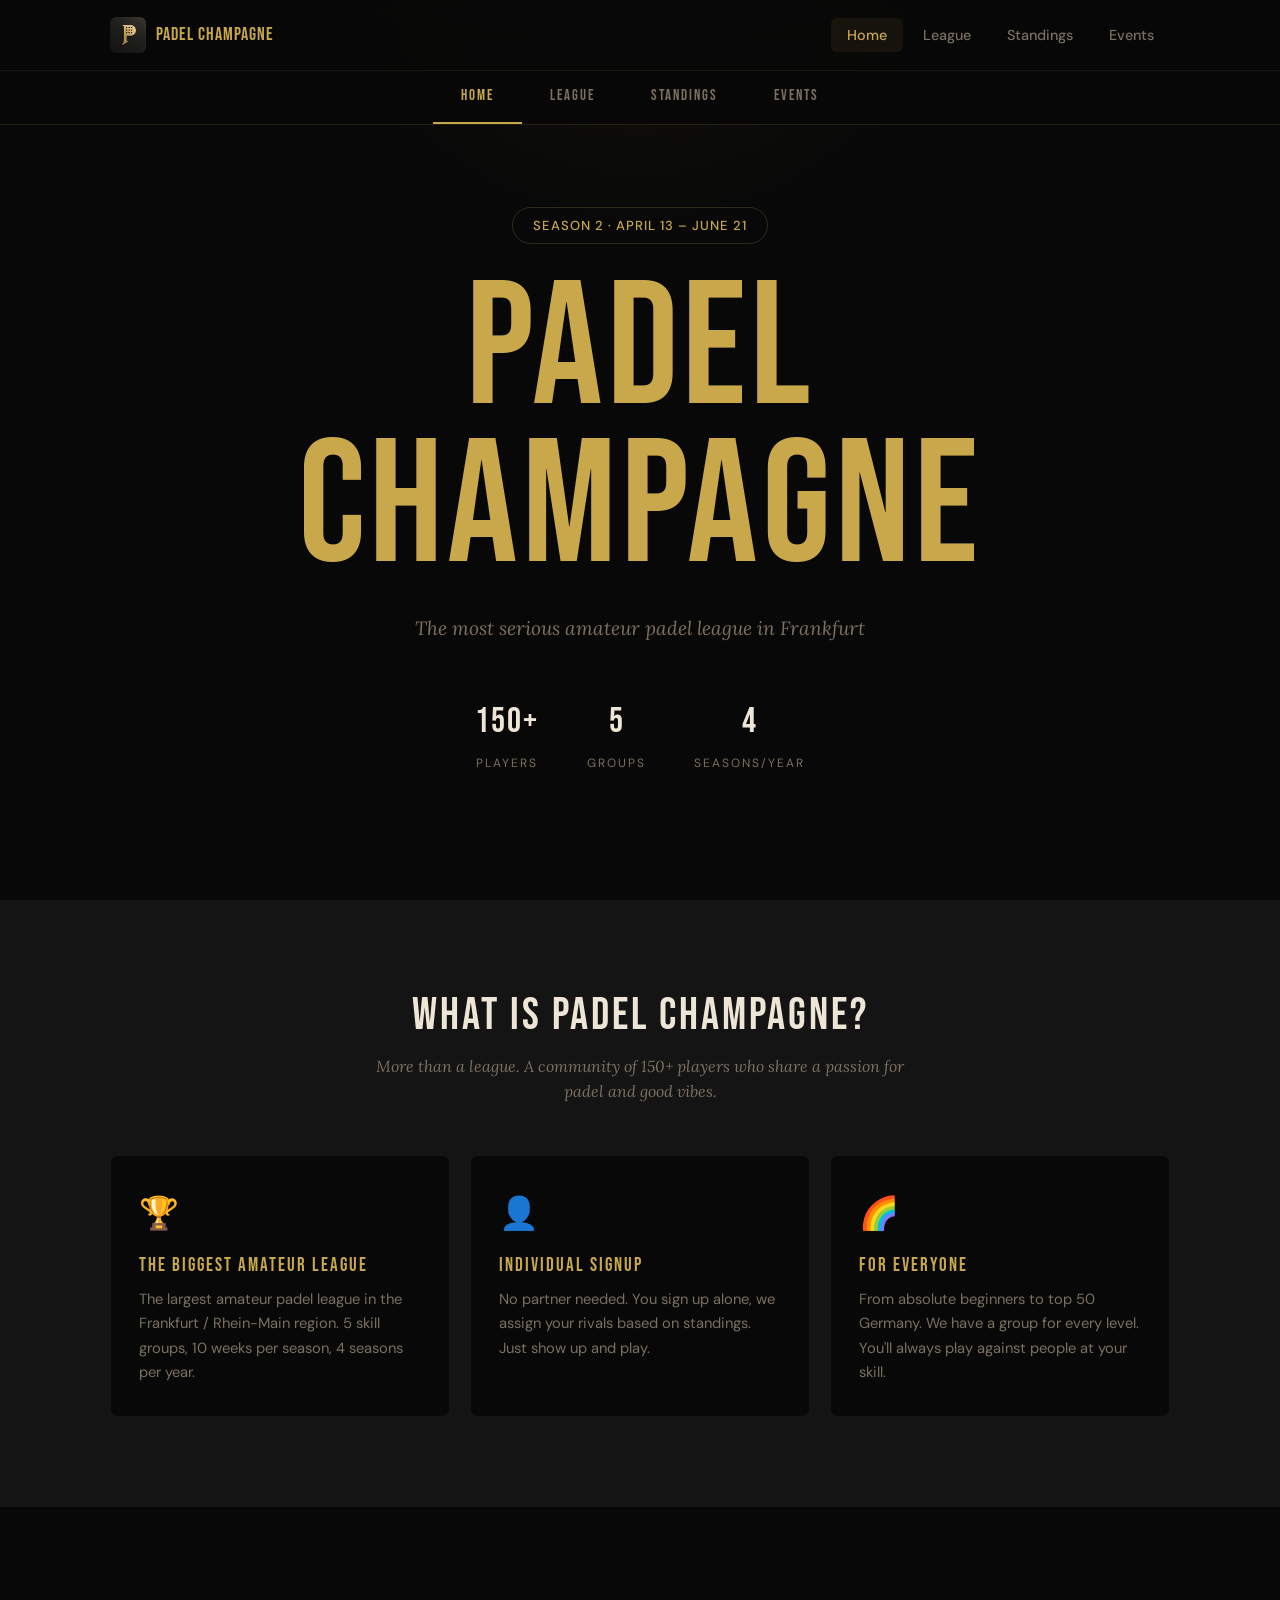
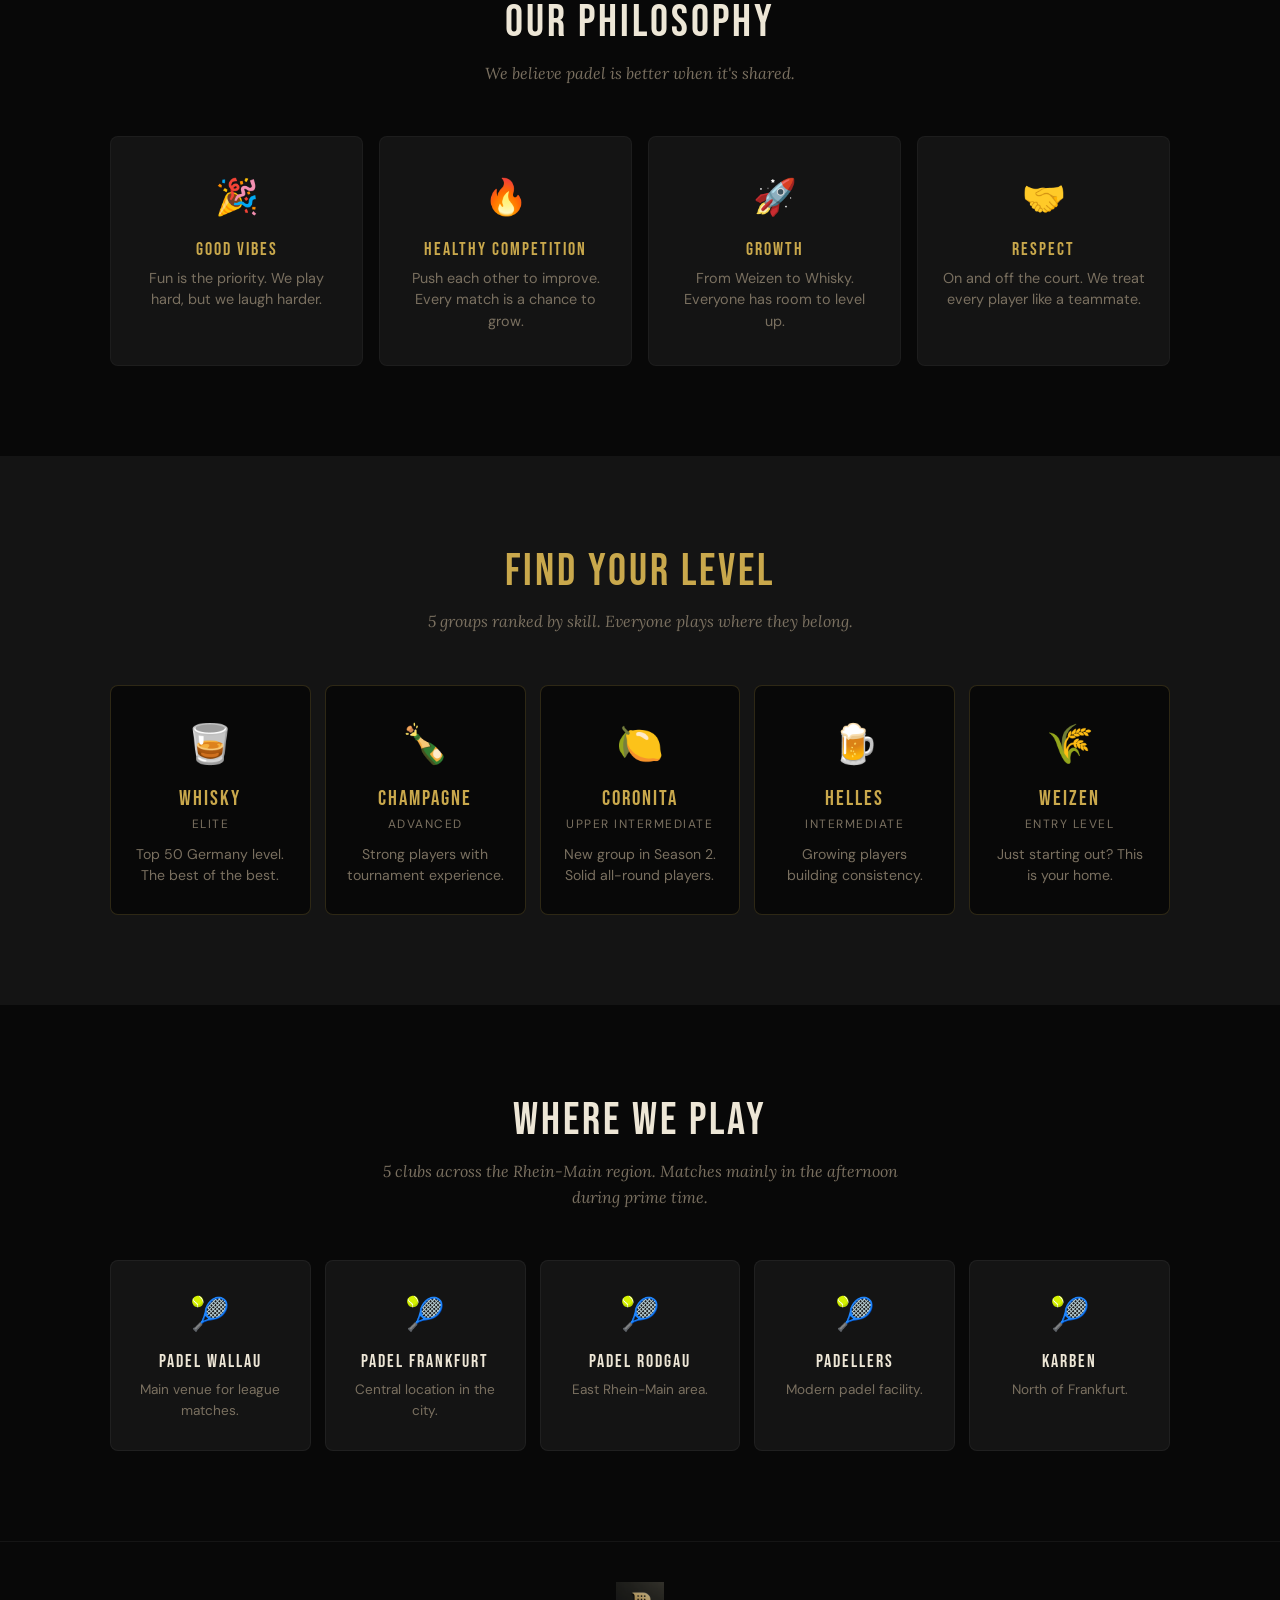
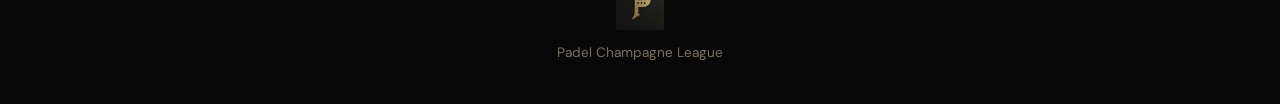
==== index.html @ d73a4270 "Padel Champagne website - Season 2 launch" ====
<!DOCTYPE html>
<html lang="en">
<head>
  <meta charset="UTF-8">
  <meta name="viewport" content="width=device-width, initial-scale=1.0">
  <title>Padel Champagne — Amateur Padel League Frankfurt</title>
  <meta name="description" content="The most serious amateur padel league in Frankfurt. 150+ players, 5 skill groups, 4 seasons per year.">
  <link rel="preconnect" href="https://fonts.googleapis.com">
  <link rel="preconnect" href="https://fonts.gstatic.com" crossorigin>
  <link href="https://fonts.googleapis.com/css2?family=Bebas+Neue&family=DM+Sans:wght@400;500;600&family=Lora:ital@1&display=swap" rel="stylesheet">
  <link rel="stylesheet" href="css/styles.css">
</head>
<body>

  <!-- ========== NAVBAR ========== -->
  <nav class="navbar" id="navbar">
    <div class="navbar-container">
      <a href="index.html" class="navbar-logo">
        <img src="assets/logo.png" alt="Padel Champagne" class="navbar-logo-img">
        <span>PADEL CHAMPAGNE</span>
      </a>
      <button class="navbar-toggle" id="navbarToggle" aria-label="Toggle menu">
        <span></span>
        <span></span>
        <span></span>
      </button>
      <ul class="navbar-menu" id="navbarMenu">
        <li><a href="index.html" class="navbar-link active">Home</a></li>
        <li><a href="league.html" class="navbar-link">League</a></li>
        <li><a href="standings.html" class="navbar-link">Standings</a></li>
        <li><a href="events.html" class="navbar-link">Events</a></li>
      </ul>
    </div>
  </nav>
  <!-- ========== PAGE TABS ========== -->
  <div class="page-tabs">
    <a href="index.html" class="page-tab active">Home</a>
    <a href="league.html" class="page-tab">League</a>
    <a href="standings.html" class="page-tab">Standings</a>
    <a href="events.html" class="page-tab">Events</a>
  </div>

  <!-- ========== HERO ========== -->
  <section class="hero" id="hero">
    <div class="container">
      <div class="hero-badge">Season 2 &middot; April 13 &ndash; June 21</div>
      <h1 class="hero-title">PADEL<br>CHAMPAGNE</h1>
      <p class="hero-subtitle">The most serious amateur padel league in Frankfurt</p>
      <div class="hero-stats">
        <div class="hero-stat">
          <span class="hero-stat-number">150+</span>
          <span class="hero-stat-label">Players</span>
        </div>
        <div class="hero-stat">
          <span class="hero-stat-number">5</span>
          <span class="hero-stat-label">Groups</span>
        </div>
        <div class="hero-stat">
          <span class="hero-stat-number">4</span>
          <span class="hero-stat-label">Seasons/year</span>
        </div>
      </div>
    </div>
  </section>

  <!-- ========== ABOUT ========== -->
  <section class="section about" id="about">
    <div class="container">
      <h2 class="section-title fade-in">What is Padel Champagne?</h2>
      <p class="section-subtitle fade-in">More than a league. A community of 150+ players who share a passion for padel and good vibes.</p>
      <div class="about-grid">
        <div class="about-card fade-in">
          <span class="about-icon">&#127942;</span>
          <h3>The biggest amateur league</h3>
          <p>The largest amateur padel league in the Frankfurt / Rhein-Main region. 5 skill groups, 10 weeks per season, 4 seasons per year.</p>
        </div>
        <div class="about-card fade-in">
          <span class="about-icon">&#128100;</span>
          <h3>Individual signup</h3>
          <p>No partner needed. You sign up alone, we assign your rivals based on standings. Just show up and play.</p>
        </div>
        <div class="about-card fade-in">
          <span class="about-icon">&#127752;</span>
          <h3>For everyone</h3>
          <p>From absolute beginners to top 50 Germany. We have a group for every level. You'll always play against people at your skill.</p>
        </div>
      </div>
    </div>
  </section>

  <!-- ========== PHILOSOPHY ========== -->
  <section class="section philosophy" id="philosophy">
    <div class="container">
      <h2 class="section-title fade-in">Our philosophy</h2>
      <p class="section-subtitle fade-in">We believe padel is better when it's shared.</p>
      <div class="culture-grid">
        <div class="culture-card fade-in">
          <span class="culture-emoji">&#127881;</span>
          <h3>Good vibes</h3>
          <p>Fun is the priority. We play hard, but we laugh harder.</p>
        </div>
        <div class="culture-card fade-in">
          <span class="culture-emoji">&#128293;</span>
          <h3>Healthy competition</h3>
          <p>Push each other to improve. Every match is a chance to grow.</p>
        </div>
        <div class="culture-card fade-in">
          <span class="culture-emoji">&#128640;</span>
          <h3>Growth</h3>
          <p>From Weizen to Whisky. Everyone has room to level up.</p>
        </div>
        <div class="culture-card fade-in">
          <span class="culture-emoji">&#129309;</span>
          <h3>Respect</h3>
          <p>On and off the court. We treat every player like a teammate.</p>
        </div>
      </div>
    </div>
  </section>

  <!-- ========== GROUPS ========== -->
  <section class="section groups" id="groups">
    <div class="container">
      <h2 class="section-title section-title--gold fade-in">Find your level</h2>
      <p class="section-subtitle fade-in">5 groups ranked by skill. Everyone plays where they belong.</p>
      <div class="groups-grid">
        <div class="group-card fade-in">
          <span class="group-emoji">&#129347;</span>
          <h3 class="group-name">Whisky</h3>
          <p class="group-level">Elite</p>
          <p class="group-desc">Top 50 Germany level. The best of the best.</p>
        </div>
        <div class="group-card fade-in">
          <span class="group-emoji">&#127870;</span>
          <h3 class="group-name">Champagne</h3>
          <p class="group-level">Advanced</p>
          <p class="group-desc">Strong players with tournament experience.</p>
        </div>
        <div class="group-card fade-in">
          <span class="group-emoji">&#127819;</span>
          <h3 class="group-name">Coronita</h3>
          <p class="group-level">Upper Intermediate</p>
          <p class="group-desc">New group in Season 2. Solid all-round players.</p>
        </div>
        <div class="group-card fade-in">
          <span class="group-emoji">&#127866;</span>
          <h3 class="group-name">Helles</h3>
          <p class="group-level">Intermediate</p>
          <p class="group-desc">Growing players building consistency.</p>
        </div>
        <div class="group-card fade-in">
          <span class="group-emoji">&#127806;</span>
          <h3 class="group-name">Weizen</h3>
          <p class="group-level">Entry Level</p>
          <p class="group-desc">Just starting out? This is your home.</p>
        </div>
      </div>
    </div>
  </section>

  <!-- ========== WHERE WE PLAY ========== -->
  <section class="section venues" id="venues">
    <div class="container">
      <h2 class="section-title fade-in">Where we play</h2>
      <p class="section-subtitle fade-in">5 clubs across the Rhein-Main region. Matches mainly in the afternoon during prime time.</p>
      <div class="venues-grid">
        <div class="venue-card fade-in">
          <span class="venue-icon">&#127934;</span>
          <h3>Padel Wallau</h3>
          <p>Main venue for league matches.</p>
        </div>
        <div class="venue-card fade-in">
          <span class="venue-icon">&#127934;</span>
          <h3>Padel Frankfurt</h3>
          <p>Central location in the city.</p>
        </div>
        <div class="venue-card fade-in">
          <span class="venue-icon">&#127934;</span>
          <h3>Padel Rodgau</h3>
          <p>East Rhein-Main area.</p>
        </div>
        <div class="venue-card fade-in">
          <span class="venue-icon">&#127934;</span>
          <h3>Padellers</h3>
          <p>Modern padel facility.</p>
        </div>
        <div class="venue-card fade-in">
          <span class="venue-icon">&#127934;</span>
          <h3>Karben</h3>
          <p>North of Frankfurt.</p>
        </div>
      </div>
    </div>
  </section>

  <!-- ========== FOOTER ========== -->
  <footer class="footer">
    <div class="container">
      <div class="footer-content">
        <img src="assets/logo.png" alt="Padel Champagne" class="footer-logo">
        <p>Padel Champagne League</p>
      </div>
    </div>
  </footer>

  <script src="js/main.js"></script>
</body>
</html>
---- css/styles.css ----
/* ============================================
   PADEL CHAMPAGNE — Styles
   Dark, elegant, mobile-first
   ============================================ */

/* ---------- Reset & Base ---------- */
*, *::before, *::after {
  margin: 0;
  padding: 0;
  box-sizing: border-box;
}

:root {
  --gold: #C9A84C;
  --gold-light: rgba(201, 168, 76, 0.2);
  --gold-glow: rgba(201, 168, 76, 0.35);
  --bg-dark: #080808;
  --bg-card: #141414;
  --bg-card-hover: #1A1A1A;
  --white: #EDE6D6;
  --white-muted: #7A7060;
  --radius: 8px;
  --transition: 0.25s ease;
}

html {
  scroll-behavior: smooth;
  scroll-padding-top: 120px;
}

body {
  font-family: 'DM Sans', sans-serif;
  background-color: var(--bg-dark);
  color: var(--white);
  line-height: 1.6;
  -webkit-font-smoothing: antialiased;
}

h1, h2, h3, h4 {
  font-family: 'Bebas Neue', sans-serif;
  font-weight: 400;
  line-height: 1.15;
  letter-spacing: 2px;
}

a {
  color: var(--gold);
  text-decoration: none;
  transition: color var(--transition);
}

a:hover {
  color: var(--white);
}

img {
  max-width: 100%;
  display: block;
}

.container {
  max-width: 1100px;
  margin: 0 auto;
  padding: 0 20px;
}

/* ---------- Page Tabs (visible nav below navbar) ---------- */
.page-tabs {
  position: fixed;
  top: 70px;
  left: 0;
  right: 0;
  z-index: 999;
  background: rgba(8, 8, 8, 0.97);
  border-bottom: 1px solid rgba(201, 168, 76, 0.15);
  display: flex;
  justify-content: center;
  gap: 0;
  overflow-x: auto;
  -webkit-overflow-scrolling: touch;
}

.page-tab {
  padding: 14px 28px;
  font-family: 'Bebas Neue', sans-serif;
  font-size: 0.95rem;
  letter-spacing: 2px;
  color: var(--white-muted);
  text-decoration: none;
  border-bottom: 2px solid transparent;
  transition: all var(--transition);
  white-space: nowrap;
}

.page-tab:hover {
  color: var(--white);
  border-bottom-color: rgba(201, 168, 76, 0.4);
}

.page-tab.active {
  color: var(--gold);
  border-bottom-color: var(--gold);
}

/* ---------- Navbar ---------- */
.navbar {
  position: fixed;
  top: 0;
  left: 0;
  right: 0;
  z-index: 1000;
  background: rgba(8, 8, 8, 0.9);
  backdrop-filter: blur(20px);
  -webkit-backdrop-filter: blur(20px);
  border-bottom: 1px solid rgba(201, 168, 76, 0.1);
  transition: background var(--transition);
}

.navbar-container {
  max-width: 1100px;
  margin: 0 auto;
  padding: 0 20px;
  display: flex;
  align-items: center;
  justify-content: space-between;
  height: 70px;
}

.navbar-logo {
  display: flex;
  align-items: center;
  gap: 10px;
  font-family: 'Bebas Neue', sans-serif;
  font-size: 1.15rem;
  color: var(--gold);
  letter-spacing: 1px;
}

.navbar-logo:hover {
  color: var(--gold);
}

.navbar-logo-img {
  width: 36px;
  height: 36px;
  object-fit: contain;
  mix-blend-mode: screen;
  border-radius: 6px;
}

.navbar-menu {
  display: flex;
  align-items: center;
  gap: 4px;
  list-style: none;
}

.navbar-link {
  color: var(--white-muted);
  font-size: 0.9rem;
  font-weight: 500;
  padding: 8px 16px;
  border-radius: 6px;
  transition: all var(--transition);
  font-family: 'DM Sans', sans-serif;
}

.navbar-link:hover {
  color: var(--white);
  background: rgba(255, 255, 255, 0.05);
}

.navbar-link.active {
  color: var(--gold);
  background: rgba(201, 168, 76, 0.08);
}

/* Hamburger */
.navbar-toggle {
  display: none;
  flex-direction: column;
  justify-content: center;
  gap: 5px;
  background: none;
  border: none;
  cursor: pointer;
  padding: 8px;
  z-index: 1001;
}

.navbar-toggle span {
  display: block;
  width: 24px;
  height: 2px;
  background: var(--white);
  border-radius: 2px;
  transition: all var(--transition);
}

.navbar-toggle.active span:nth-child(1) {
  transform: rotate(45deg) translate(5px, 5px);
}

.navbar-toggle.active span:nth-child(2) {
  opacity: 0;
}

.navbar-toggle.active span:nth-child(3) {
  transform: rotate(-45deg) translate(5px, -5px);
}

/* ---------- Home Hero ---------- */
.hero {
  min-height: 100vh;
  display: flex;
  align-items: center;
  justify-content: center;
  text-align: center;
  padding: 160px 20px 80px;
  background: var(--bg-dark);
  position: relative;
  overflow: hidden;
}

.hero::before {
  content: '';
  position: absolute;
  top: -50%;
  left: 50%;
  transform: translateX(-50%);
  width: 700px;
  height: 700px;
  background: radial-gradient(circle, rgba(201, 168, 76, 0.07) 0%, transparent 70%);
  pointer-events: none;
}

.hero-badge {
  display: inline-block;
  padding: 7px 20px;
  border: 1px solid var(--gold-light);
  border-radius: 50px;
  font-size: 0.82rem;
  font-weight: 500;
  color: var(--gold);
  margin-bottom: 28px;
  letter-spacing: 1px;
  text-transform: uppercase;
  font-family: 'DM Sans', sans-serif;
}

.hero-title {
  font-family: 'Bebas Neue', sans-serif;
  font-weight: 400;
  font-size: clamp(4.5rem, 16vw, 11rem);
  letter-spacing: 4px;
  line-height: 0.9;
  margin-bottom: 24px;
  color: var(--gold);
}

.hero-subtitle {
  font-family: 'Lora', serif;
  font-style: italic;
  font-size: clamp(1rem, 2.5vw, 1.2rem);
  color: var(--white-muted);
  margin-bottom: 50px;
  max-width: 480px;
  margin-left: auto;
  margin-right: auto;
}

.hero-stats {
  display: flex;
  justify-content: center;
  gap: 48px;
}

.hero-stat {
  display: flex;
  flex-direction: column;
  align-items: center;
  gap: 4px;
}

.hero-stat-number {
  font-family: 'Bebas Neue', sans-serif;
  font-size: 2.2rem;
  color: var(--white);
  letter-spacing: 2px;
}

.hero-stat-label {
  font-size: 0.75rem;
  color: var(--white-muted);
  text-transform: uppercase;
  letter-spacing: 2px;
  font-family: 'DM Sans', sans-serif;
}

/* ---------- Page Hero (inner pages) ---------- */
.page-hero {
  padding: 170px 20px 70px;
  text-align: center;
  background: var(--bg-dark);
  position: relative;
  overflow: hidden;
}

.page-hero::before {
  content: '';
  position: absolute;
  top: 0;
  left: 50%;
  transform: translateX(-50%);
  width: 600px;
  height: 300px;
  background: radial-gradient(ellipse, rgba(201, 168, 76, 0.06) 0%, transparent 70%);
  pointer-events: none;
}

.page-hero-title {
  font-family: 'Bebas Neue', sans-serif;
  font-size: clamp(3rem, 10vw, 6rem);
  letter-spacing: 6px;
  color: var(--gold);
  margin-bottom: 12px;
  position: relative;
}

.page-hero-subtitle {
  font-family: 'Lora', serif;
  font-style: italic;
  font-size: 1.1rem;
  color: var(--white-muted);
  position: relative;
}

/* ---------- Sections Common ---------- */
.section {
  padding: 90px 0;
}

.section-title {
  font-size: clamp(2rem, 4vw, 2.8rem);
  text-align: center;
  margin-bottom: 12px;
  color: var(--white);
  letter-spacing: 3px;
}

.section-title--gold {
  color: var(--gold);
}

.section-subtitle {
  text-align: center;
  color: var(--white-muted);
  font-size: 1rem;
  margin-bottom: 50px;
  max-width: 550px;
  margin-left: auto;
  margin-right: auto;
  font-family: 'Lora', serif;
  font-style: italic;
}

/* ---------- About ---------- */
.about {
  background: var(--bg-card);
}

.about-grid {
  display: grid;
  grid-template-columns: repeat(auto-fit, minmax(280px, 1fr));
  gap: 20px;
}

.about-card {
  background: var(--bg-dark);
  border: 1px solid rgba(255, 255, 255, 0.05);
  border-radius: var(--radius);
  padding: 32px 28px;
  transition: all var(--transition);
}

.about-card:hover {
  border-color: var(--gold-light);
}

.about-icon {
  font-size: 2rem;
  display: block;
  margin-bottom: 16px;
}

.about-card h3 {
  font-size: 1.2rem;
  color: var(--gold);
  margin-bottom: 10px;
}

.about-card p {
  font-size: 0.92rem;
  color: var(--white-muted);
  line-height: 1.65;
}

/* ---------- Philosophy / Culture ---------- */
.philosophy {
  background: var(--bg-dark);
}

.culture-grid {
  display: grid;
  grid-template-columns: repeat(auto-fit, minmax(220px, 1fr));
  gap: 16px;
}

.culture-card {
  background: var(--bg-card);
  border: 1px solid rgba(255, 255, 255, 0.04);
  border-radius: var(--radius);
  padding: 32px 24px;
  text-align: center;
  transition: all var(--transition);
}

.culture-card:hover {
  border-color: var(--gold-light);
  transform: translateY(-3px);
}

.culture-emoji {
  font-size: 2.2rem;
  display: block;
  margin-bottom: 14px;
}

.culture-card h3 {
  font-size: 1.1rem;
  margin-bottom: 8px;
  color: var(--gold);
}

.culture-card p {
  font-size: 0.9rem;
  color: var(--white-muted);
  line-height: 1.5;
}

/* ---------- Groups ---------- */
.groups {
  background: var(--bg-card);
}

.groups-grid {
  display: grid;
  grid-template-columns: repeat(auto-fit, minmax(190px, 1fr));
  gap: 14px;
}

.group-card {
  background: var(--bg-dark);
  border: 1px solid var(--gold-light);
  border-radius: var(--radius);
  padding: 28px 20px;
  text-align: center;
  transition: all var(--transition);
}

.group-card:hover {
  border-color: var(--gold);
  transform: translateY(-4px);
  box-shadow: 0 12px 40px rgba(201, 168, 76, 0.1);
}

.group-emoji {
  font-size: 2.4rem;
  display: block;
  margin-bottom: 12px;
}

.group-name {
  font-size: 1.3rem;
  margin-bottom: 4px;
  color: var(--gold);
}

.group-level {
  font-size: 0.75rem;
  text-transform: uppercase;
  letter-spacing: 1.5px;
  color: var(--white-muted);
  margin-bottom: 10px;
  font-family: 'DM Sans', sans-serif;
}

.group-desc {
  font-size: 0.88rem;
  color: var(--white-muted);
  line-height: 1.5;
  font-family: 'DM Sans', sans-serif;
}

/* ---------- Venues ---------- */
.venues {
  background: var(--bg-dark);
}

.venues-grid {
  display: grid;
  grid-template-columns: repeat(auto-fit, minmax(190px, 1fr));
  gap: 14px;
}

.venue-card {
  background: var(--bg-card);
  border: 1px solid rgba(255, 255, 255, 0.05);
  border-radius: var(--radius);
  padding: 28px 20px;
  text-align: center;
  transition: all var(--transition);
}

.venue-card:hover {
  border-color: var(--gold-light);
  transform: translateY(-3px);
}

.venue-icon {
  font-size: 2rem;
  display: block;
  margin-bottom: 12px;
}

.venue-card h3 {
  font-size: 1.1rem;
  color: var(--white);
  margin-bottom: 6px;
}

.venue-card p {
  font-size: 0.85rem;
  color: var(--white-muted);
}

/* ---------- Season info ---------- */
.season-info {
  background: var(--bg-card);
}

.season-grid {
  display: grid;
  grid-template-columns: repeat(auto-fit, minmax(280px, 1fr));
  gap: 20px;
}

.season-card {
  background: var(--bg-dark);
  border: 1px solid rgba(255, 255, 255, 0.05);
  border-radius: var(--radius);
  padding: 32px 28px;
  transition: all var(--transition);
}

.season-card:hover {
  border-color: var(--gold-light);
}

.season-icon {
  font-size: 2rem;
  display: block;
  margin-bottom: 16px;
}

.season-card h3 {
  font-size: 1.2rem;
  color: var(--gold);
  margin-bottom: 10px;
}

.season-card p {
  font-size: 0.92rem;
  color: var(--white-muted);
  line-height: 1.65;
}

.season-card strong {
  color: var(--white);
}

/* ---------- How it works ---------- */
.hiw-grid {
  display: grid;
  grid-template-columns: repeat(auto-fit, minmax(240px, 1fr));
  gap: 20px;
}

.hiw-card {
  background: var(--bg-card);
  border: 1px solid rgba(255, 255, 255, 0.05);
  border-radius: var(--radius);
  padding: 32px 24px;
  transition: all var(--transition);
}

.hiw-card:hover {
  border-color: var(--gold-light);
}

.hiw-icon {
  font-size: 2rem;
  display: block;
  margin-bottom: 16px;
}

.hiw-card h3 {
  font-size: 1.2rem;
  margin-bottom: 10px;
  color: var(--gold);
}

.hiw-card p {
  font-size: 0.92rem;
  color: var(--white-muted);
  line-height: 1.6;
  margin-bottom: 8px;
}

.hiw-card strong {
  color: var(--white);
}

.hiw-rotation {
  display: flex;
  flex-direction: column;
  gap: 8px;
  margin-top: 16px;
}

.hiw-rotation-set {
  display: flex;
  align-items: center;
  gap: 12px;
  padding: 9px 14px;
  background: rgba(201, 168, 76, 0.08);
  border-radius: 6px;
  font-size: 0.87rem;
  font-family: 'DM Sans', sans-serif;
  color: var(--white-muted);
}

.hiw-set-label {
  font-weight: 600;
  color: var(--gold);
  min-width: 42px;
}

/* ---------- Standings ---------- */
.standings-section {
  background: var(--bg-dark);
}

.standings-tabs {
  display: flex;
  justify-content: center;
  flex-wrap: wrap;
  gap: 8px;
  margin-bottom: 30px;
}

.standings-tab {
  padding: 10px 22px;
  border-radius: 50px;
  border: 1px solid rgba(255, 255, 255, 0.1);
  background: transparent;
  color: var(--white-muted);
  font-family: 'DM Sans', sans-serif;
  font-size: 0.85rem;
  font-weight: 500;
  cursor: pointer;
  transition: all var(--transition);
}

.standings-tab:hover {
  border-color: var(--gold-light);
  color: var(--white);
}

.standings-tab.active {
  background: var(--gold);
  color: var(--bg-dark);
  border-color: var(--gold);
  font-weight: 600;
}

.standings-table-wrapper {
  overflow-x: auto;
  border-radius: var(--radius);
  border: 1px solid rgba(255, 255, 255, 0.05);
}

.standings-table {
  width: 100%;
  border-collapse: collapse;
  font-size: 0.92rem;
}

.standings-table thead {
  background: rgba(201, 168, 76, 0.08);
}

.standings-table th {
  padding: 14px 18px;
  text-align: left;
  font-weight: 600;
  font-size: 0.78rem;
  text-transform: uppercase;
  letter-spacing: 1.5px;
  color: var(--gold);
  border-bottom: 1px solid rgba(255, 255, 255, 0.05);
  font-family: 'DM Sans', sans-serif;
}

.standings-table td {
  padding: 13px 18px;
  border-bottom: 1px solid rgba(255, 255, 255, 0.03);
  color: var(--white-muted);
  font-family: 'DM Sans', sans-serif;
}

.standings-table tr:hover td {
  background: rgba(201, 168, 76, 0.04);
  color: var(--white);
}

.standings-table th:first-child,
.standings-table td:first-child {
  text-align: center;
  width: 50px;
  color: var(--gold);
  font-weight: 600;
}

.standings-table td:nth-child(2) {
  color: var(--white);
  font-weight: 500;
}

/* Top 3 rank rows */
.standings-table tr.rank-1 td {
  background: rgba(201, 168, 76, 0.08);
}
.standings-table tr.rank-1 td:nth-child(2) {
  color: var(--gold);
  font-weight: 600;
}
.standings-table tr.rank-2 td {
  background: rgba(192, 192, 192, 0.05);
}
.standings-table tr.rank-2 td:nth-child(2) {
  color: #C8C8C8;
  font-weight: 600;
}
.standings-table tr.rank-3 td {
  background: rgba(176, 130, 80, 0.05);
}
.standings-table tr.rank-3 td:nth-child(2) {
  color: #B08250;
  font-weight: 600;
}

/* W / L / Rating column colours */
.standings-table td.col-wins {
  color: #6DBF7E;
  font-weight: 600;
}
.standings-table td.col-losses {
  color: #E07070;
  font-weight: 600;
}
.standings-table td.col-rating {
  color: var(--gold);
  font-weight: 700;
}

/* Loading skeleton */
.standings-loading { padding: 20px; }

.standings-skeleton {
  display: flex;
  flex-direction: column;
  gap: 12px;
}

.skeleton-row {
  height: 44px;
  background: linear-gradient(90deg, rgba(255,255,255,0.03) 25%, rgba(255,255,255,0.06) 50%, rgba(255,255,255,0.03) 75%);
  background-size: 200% 100%;
  animation: shimmer 1.5s infinite;
  border-radius: 6px;
}

@keyframes shimmer {
  0% { background-position: 200% 0; }
  100% { background-position: -200% 0; }
}

.standings-empty {
  text-align: center;
  padding: 70px 20px;
  color: var(--white-muted);
  font-size: 1rem;
}

/* ---------- Events ---------- */
.events-upcoming-grid {
  display: flex;
  flex-direction: column;
  gap: 16px;
  max-width: 800px;
  margin: 0 auto;
}

.event-upcoming-card {
  display: flex;
  align-items: flex-start;
  gap: 24px;
  background: var(--bg-card);
  border: 1px solid rgba(255, 255, 255, 0.05);
  border-radius: var(--radius);
  padding: 28px 28px;
  position: relative;
  transition: all var(--transition);
}

.event-upcoming-card:hover {
  border-color: var(--gold-light);
}

.event-date-block {
  display: flex;
  flex-direction: column;
  align-items: center;
  background: var(--gold);
  color: var(--bg-dark);
  border-radius: 6px;
  padding: 10px 16px;
  min-width: 64px;
  flex-shrink: 0;
}

.event-date-month {
  font-size: 0.65rem;
  font-weight: 700;
  letter-spacing: 2px;
  text-transform: uppercase;
  font-family: 'DM Sans', sans-serif;
}

.event-date-day {
  font-family: 'Bebas Neue', sans-serif;
  font-size: 2.2rem;
  line-height: 1;
  letter-spacing: 1px;
}

.event-info h3 {
  font-size: 1.2rem;
  color: var(--white);
  margin-bottom: 6px;
}

.event-location {
  font-size: 0.82rem;
  color: var(--gold);
  margin-bottom: 8px;
  font-family: 'DM Sans', sans-serif;
}

.event-info p {
  font-size: 0.9rem;
  color: var(--white-muted);
  line-height: 1.5;
}

.event-badge {
  position: absolute;
  top: 16px;
  right: 16px;
  font-size: 0.7rem;
  font-weight: 600;
  padding: 4px 12px;
  border-radius: 50px;
  text-transform: uppercase;
  letter-spacing: 1px;
  font-family: 'DM Sans', sans-serif;
}

.event-badge--upcoming {
  background: rgba(201, 168, 76, 0.15);
  color: var(--gold);
  border: 1px solid var(--gold-light);
}

/* Past events gallery */
.past-events-section {
  background: var(--bg-card);
}

.gallery-grid {
  display: grid;
  grid-template-columns: repeat(auto-fit, minmax(240px, 1fr));
  gap: 16px;
}

.gallery-card {
  background: var(--bg-dark);
  border: 1px solid rgba(255, 255, 255, 0.05);
  border-radius: var(--radius);
  overflow: hidden;
  transition: all var(--transition);
}

.gallery-card:hover {
  border-color: var(--gold-light);
  transform: translateY(-3px);
}

.gallery-placeholder {
  height: 180px;
  background: linear-gradient(135deg, #1a1a1a 0%, #111111 100%);
  display: flex;
  align-items: center;
  justify-content: center;
  font-size: 3rem;
  border-bottom: 1px solid rgba(255,255,255,0.04);
}

.gallery-info {
  padding: 20px;
}

.gallery-info h3 {
  font-size: 1rem;
  color: var(--white);
  margin-bottom: 6px;
}

.gallery-info p {
  font-size: 0.85rem;
  color: var(--white-muted);
  line-height: 1.4;
}

.gallery-note {
  text-align: center;
  margin-top: 30px;
  font-size: 0.88rem;
  color: var(--white-muted);
  font-style: italic;
  font-family: 'Lora', serif;
}

/* ---------- Footer ---------- */
.footer {
  padding: 40px 0;
  border-top: 1px solid rgba(255, 255, 255, 0.05);
}

.footer-content {
  display: flex;
  flex-direction: column;
  align-items: center;
  gap: 12px;
  text-align: center;
}

.footer-logo {
  width: 48px;
  height: 48px;
  object-fit: contain;
  opacity: 0.8;
  mix-blend-mode: screen;
}

.footer p {
  font-size: 0.85rem;
  color: var(--white-muted);
  font-family: 'DM Sans', sans-serif;
}

.footer-vamos {
  font-family: 'Bebas Neue', sans-serif !important;
  font-size: 1.1rem !important;
  letter-spacing: 4px;
  color: var(--gold) !important;
}

/* ---------- Animations ---------- */
.fade-in {
  opacity: 0;
  transform: translateY(20px);
  transition: opacity 0.6s ease, transform 0.6s ease;
}

.fade-in.visible {
  opacity: 1;
  transform: translateY(0);
}

/* ---------- Responsive ---------- */
@media (max-width: 768px) {
  .navbar-toggle {
    display: flex;
  }

  .navbar-menu {
    position: fixed;
    top: 0;
    right: -100%;
    width: 75%;
    max-width: 280px;
    height: 100vh;
    background: var(--bg-card);
    flex-direction: column;
    align-items: flex-start;
    padding: 90px 28px 30px;
    gap: 4px;
    transition: right var(--transition);
    border-left: 1px solid rgba(255, 255, 255, 0.05);
  }

  .navbar-menu.open {
    right: 0;
  }

  .navbar-link {
    font-size: 1rem;
    padding: 12px 16px;
    width: 100%;
  }

  .hero {
    min-height: auto;
    padding: 170px 20px 80px;
  }

  .hero-stats {
    gap: 28px;
  }

  .hero-stat-number {
    font-size: 1.8rem;
  }

  .section {
    padding: 60px 0;
  }

  .page-hero {
    padding: 170px 20px 50px;
  }

  .page-tab {
    padding: 12px 18px;
    font-size: 0.85rem;
  }

  .groups-grid {
    grid-template-columns: repeat(2, 1fr);
  }

  .venues-grid {
    grid-template-columns: repeat(2, 1fr);
  }

  .hiw-grid {
    grid-template-columns: 1fr;
  }

  .culture-grid {
    grid-template-columns: repeat(2, 1fr);
  }

  .standings-tabs {
    gap: 6px;
  }

  .standings-tab {
    padding: 8px 14px;
    font-size: 0.8rem;
  }

  .standings-table th,
  .standings-table td {
    padding: 10px 12px;
    font-size: 0.85rem;
  }

  .event-upcoming-card {
    flex-direction: column;
    gap: 16px;
  }

  .event-badge {
    position: static;
    align-self: flex-start;
    margin-top: 8px;
  }
}

@media (max-width: 480px) {
  .groups-grid {
    grid-template-columns: 1fr;
  }

  .venues-grid {
    grid-template-columns: 1fr;
  }

  .culture-grid {
    grid-template-columns: 1fr;
  }

  .gallery-grid {
    grid-template-columns: 1fr;
  }

  .hero-title {
    letter-spacing: 2px;
  }
}
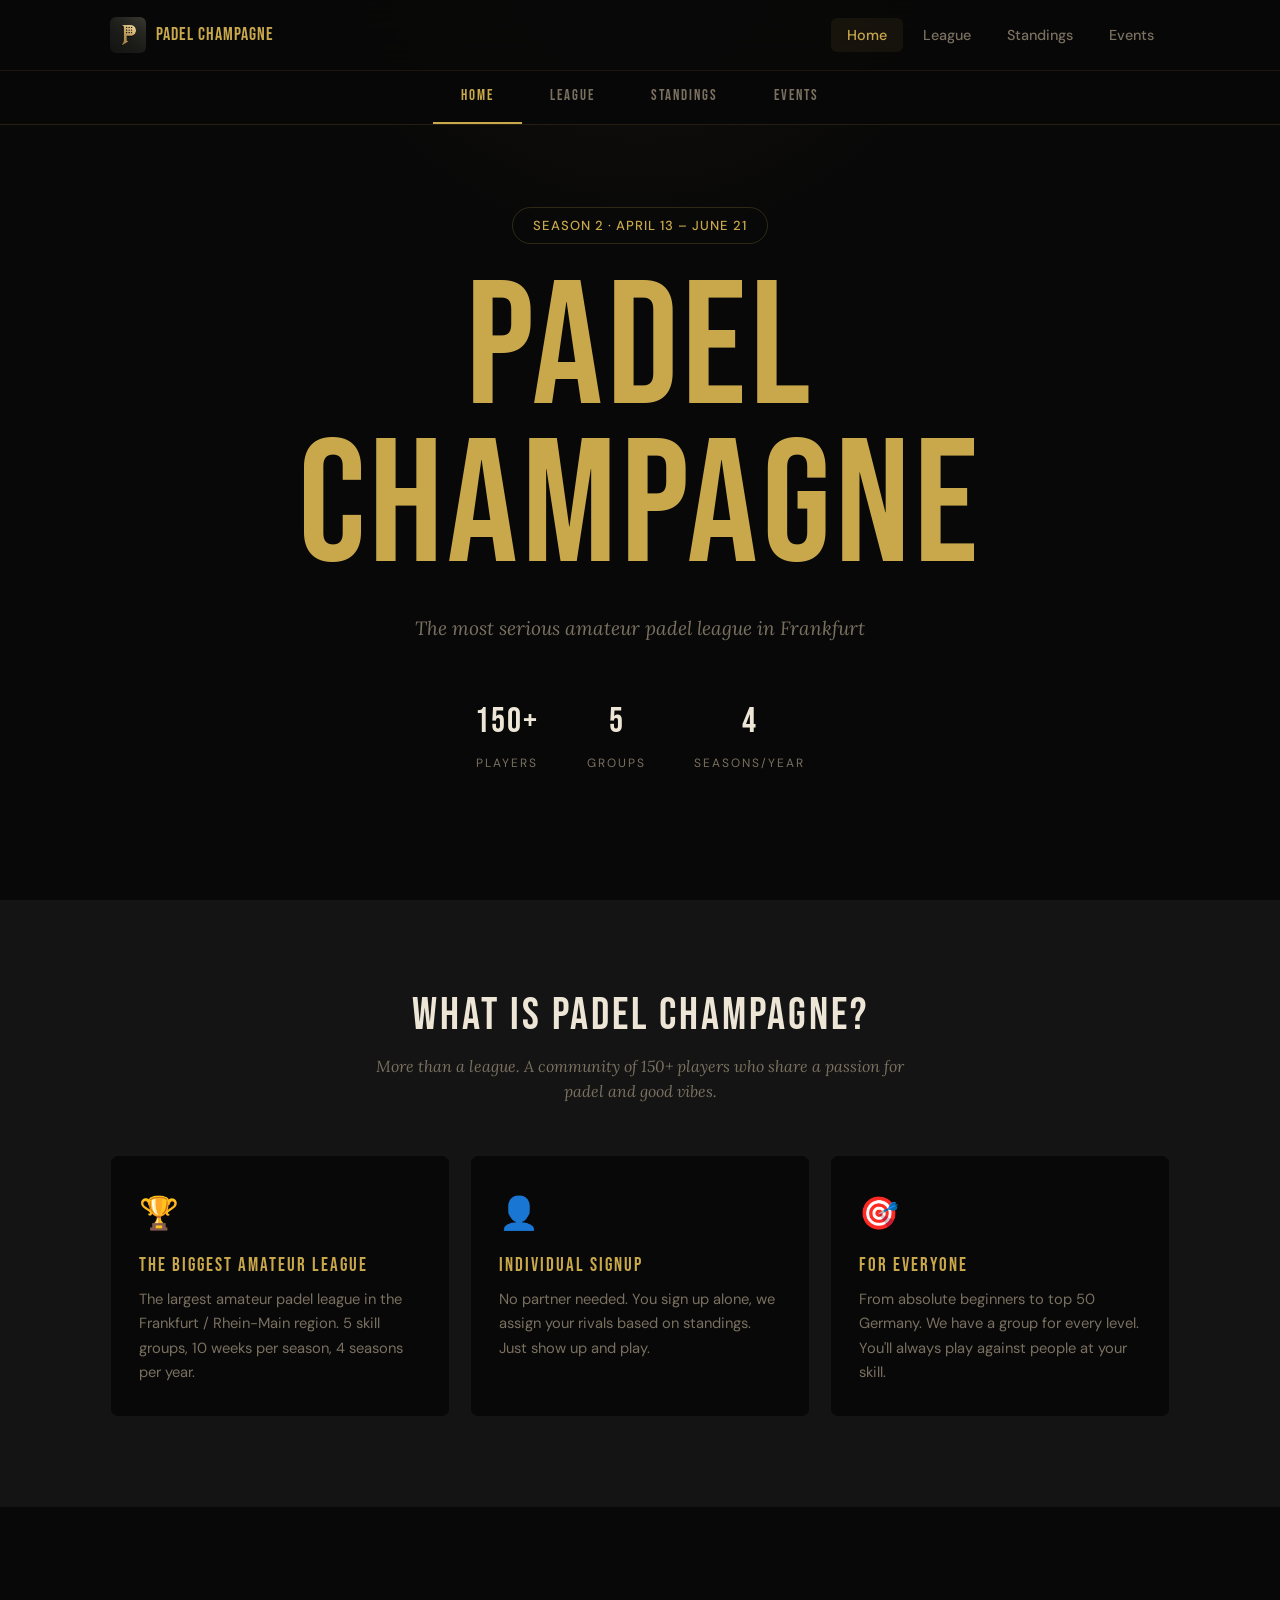
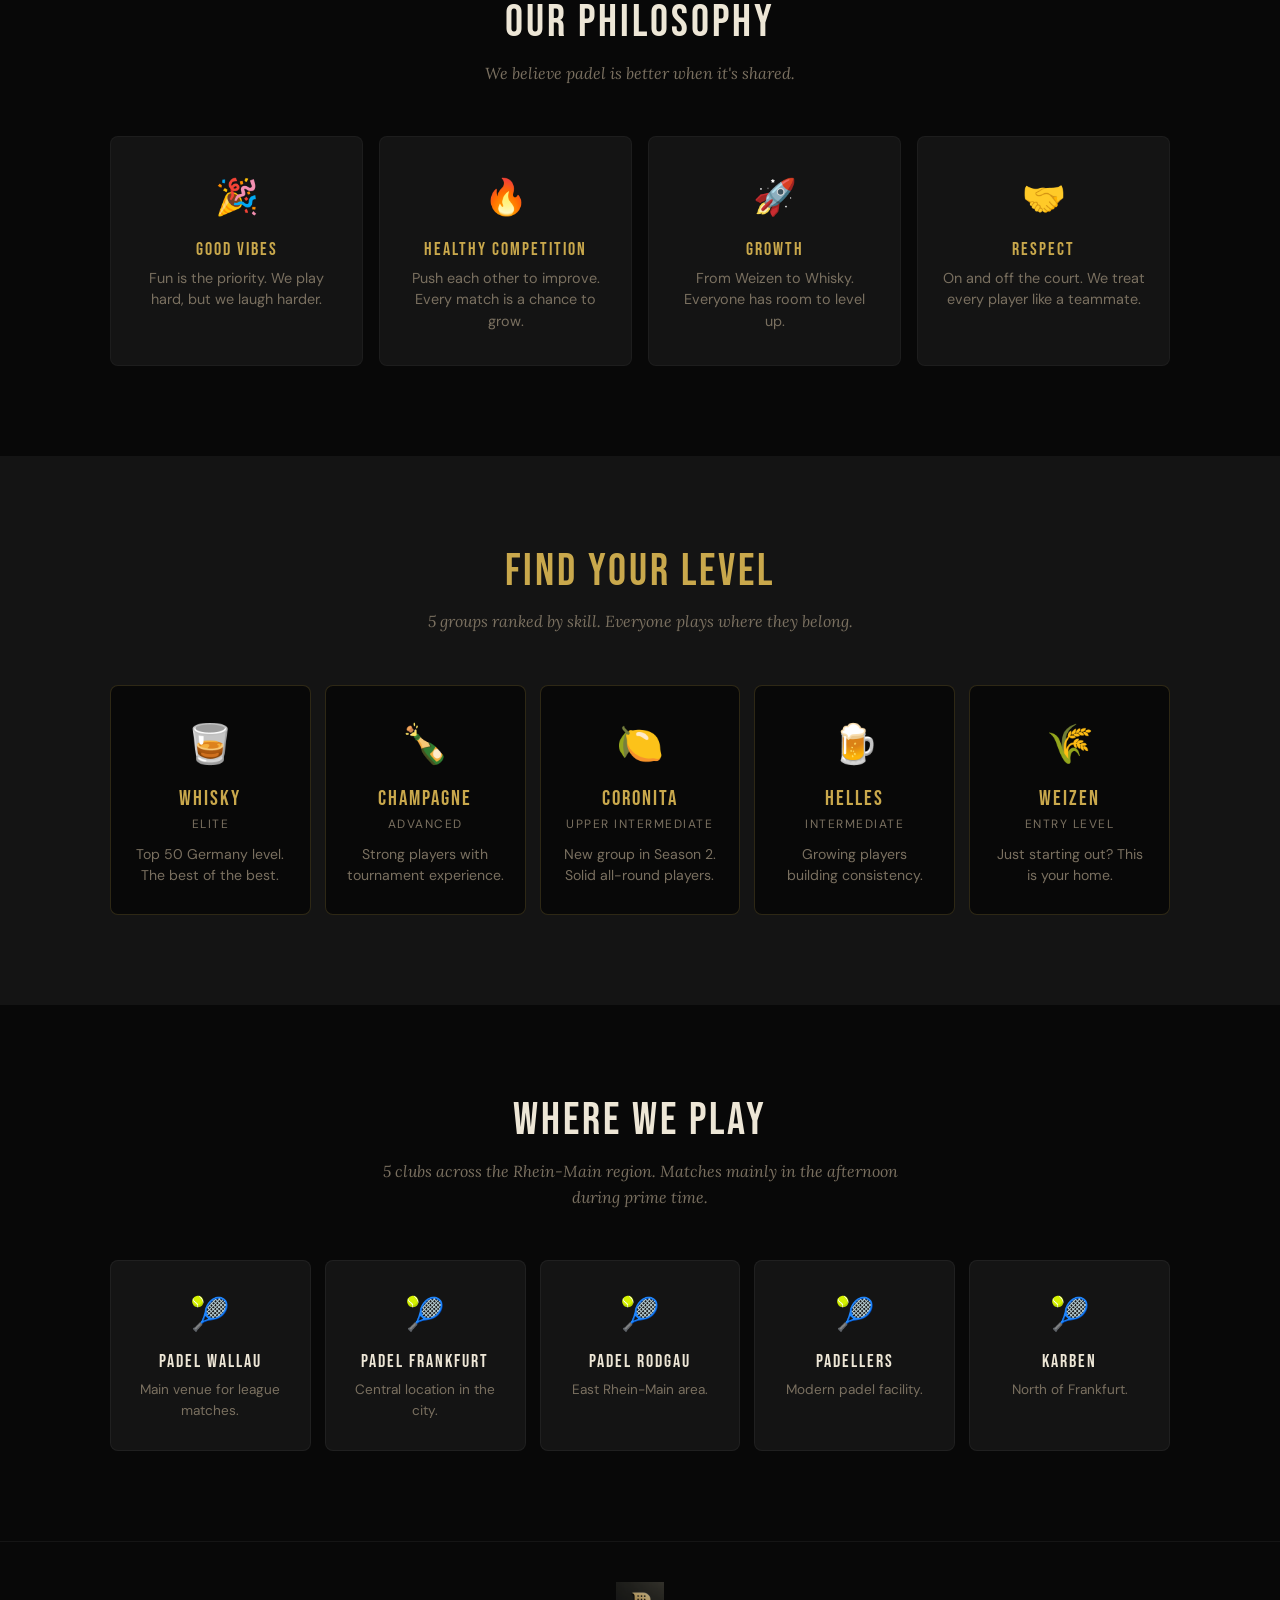
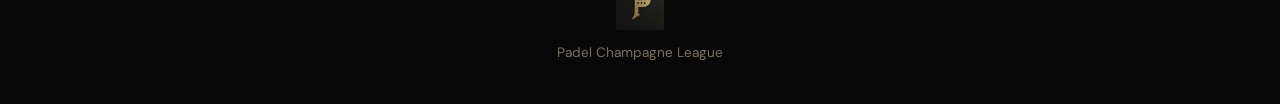
==== commit 5b7e30f0: "Replace rainbow emoji with target emoji on For Everyone card" ====
--- a/index.html
+++ b/index.html
@@ -80,7 +80,7 @@
           <p>No partner needed. You sign up alone, we assign your rivals based on standings. Just show up and play.</p>
         </div>
         <div class="about-card fade-in">
-          <span class="about-icon">&#127752;</span>
+          <span class="about-icon">&#127919;</span>
           <h3>For everyone</h3>
           <p>From absolute beginners to top 50 Germany. We have a group for every level. You'll always play against people at your skill.</p>
         </div>
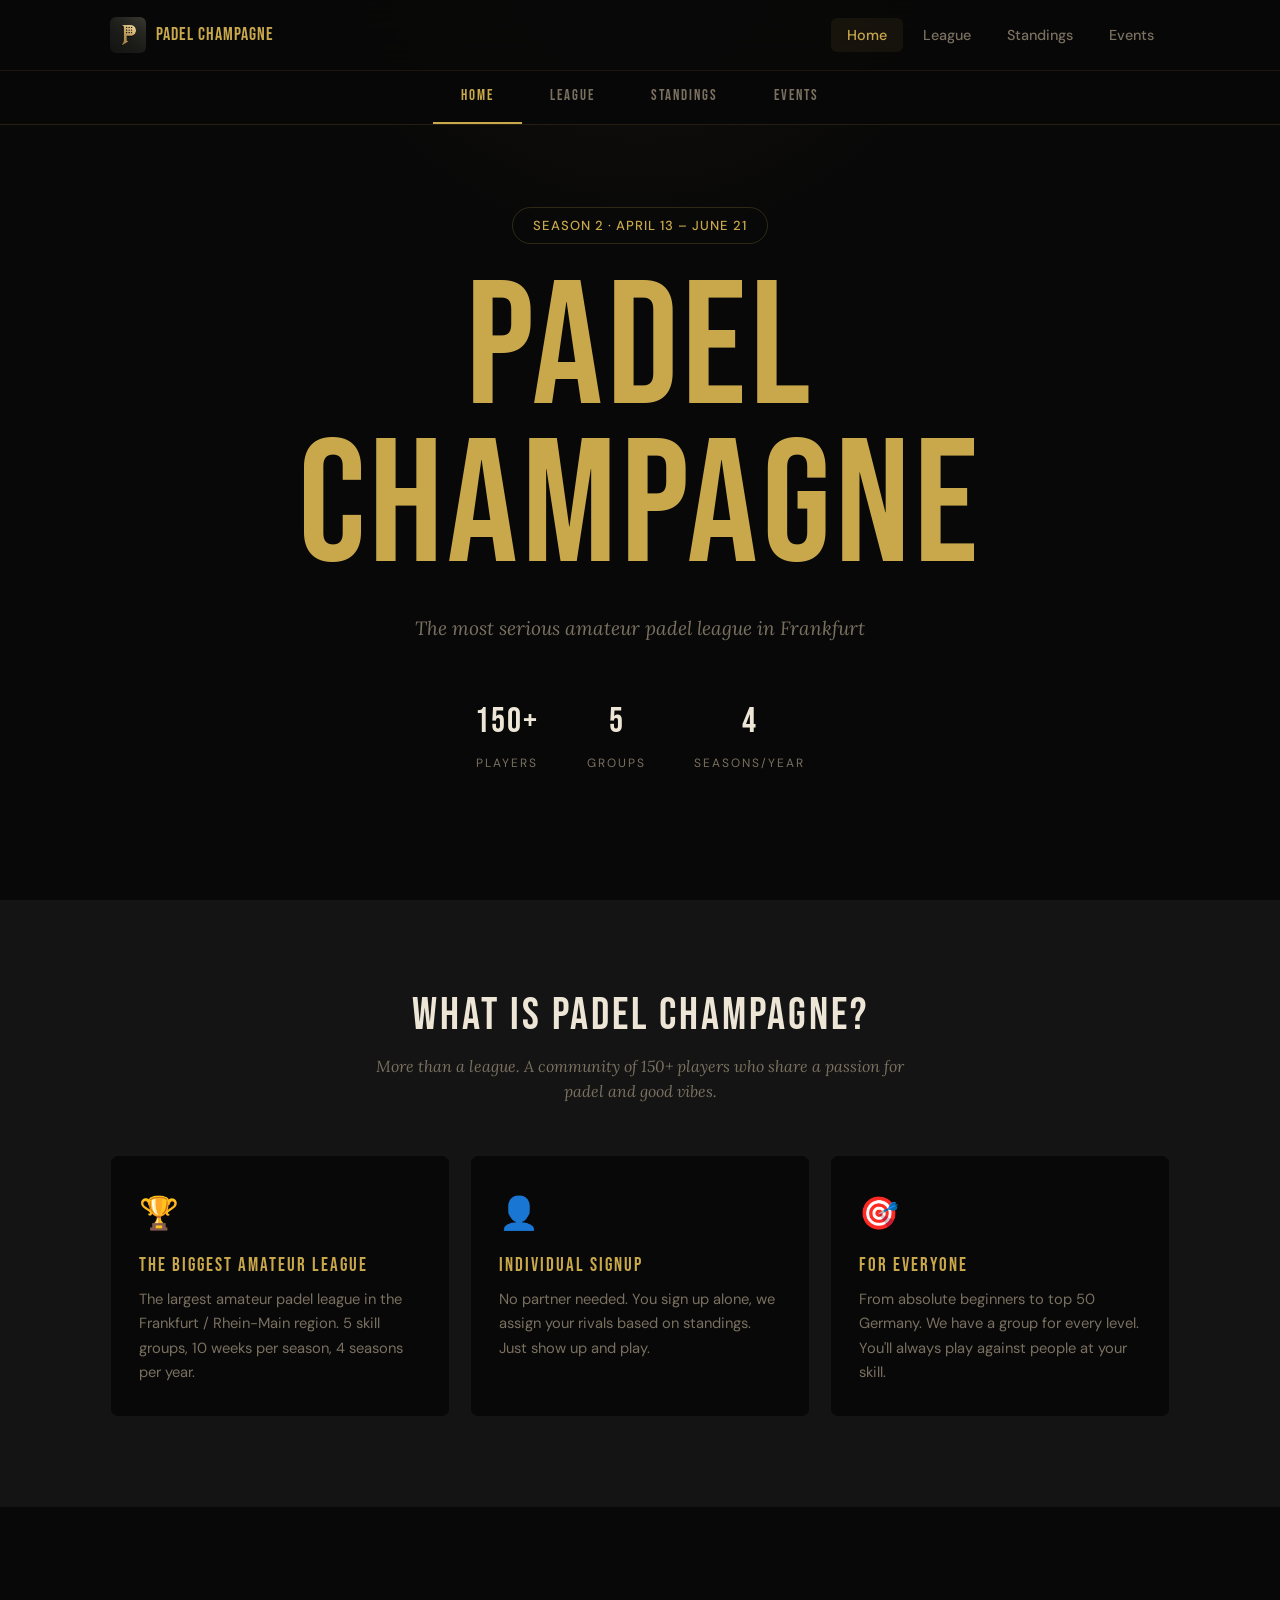
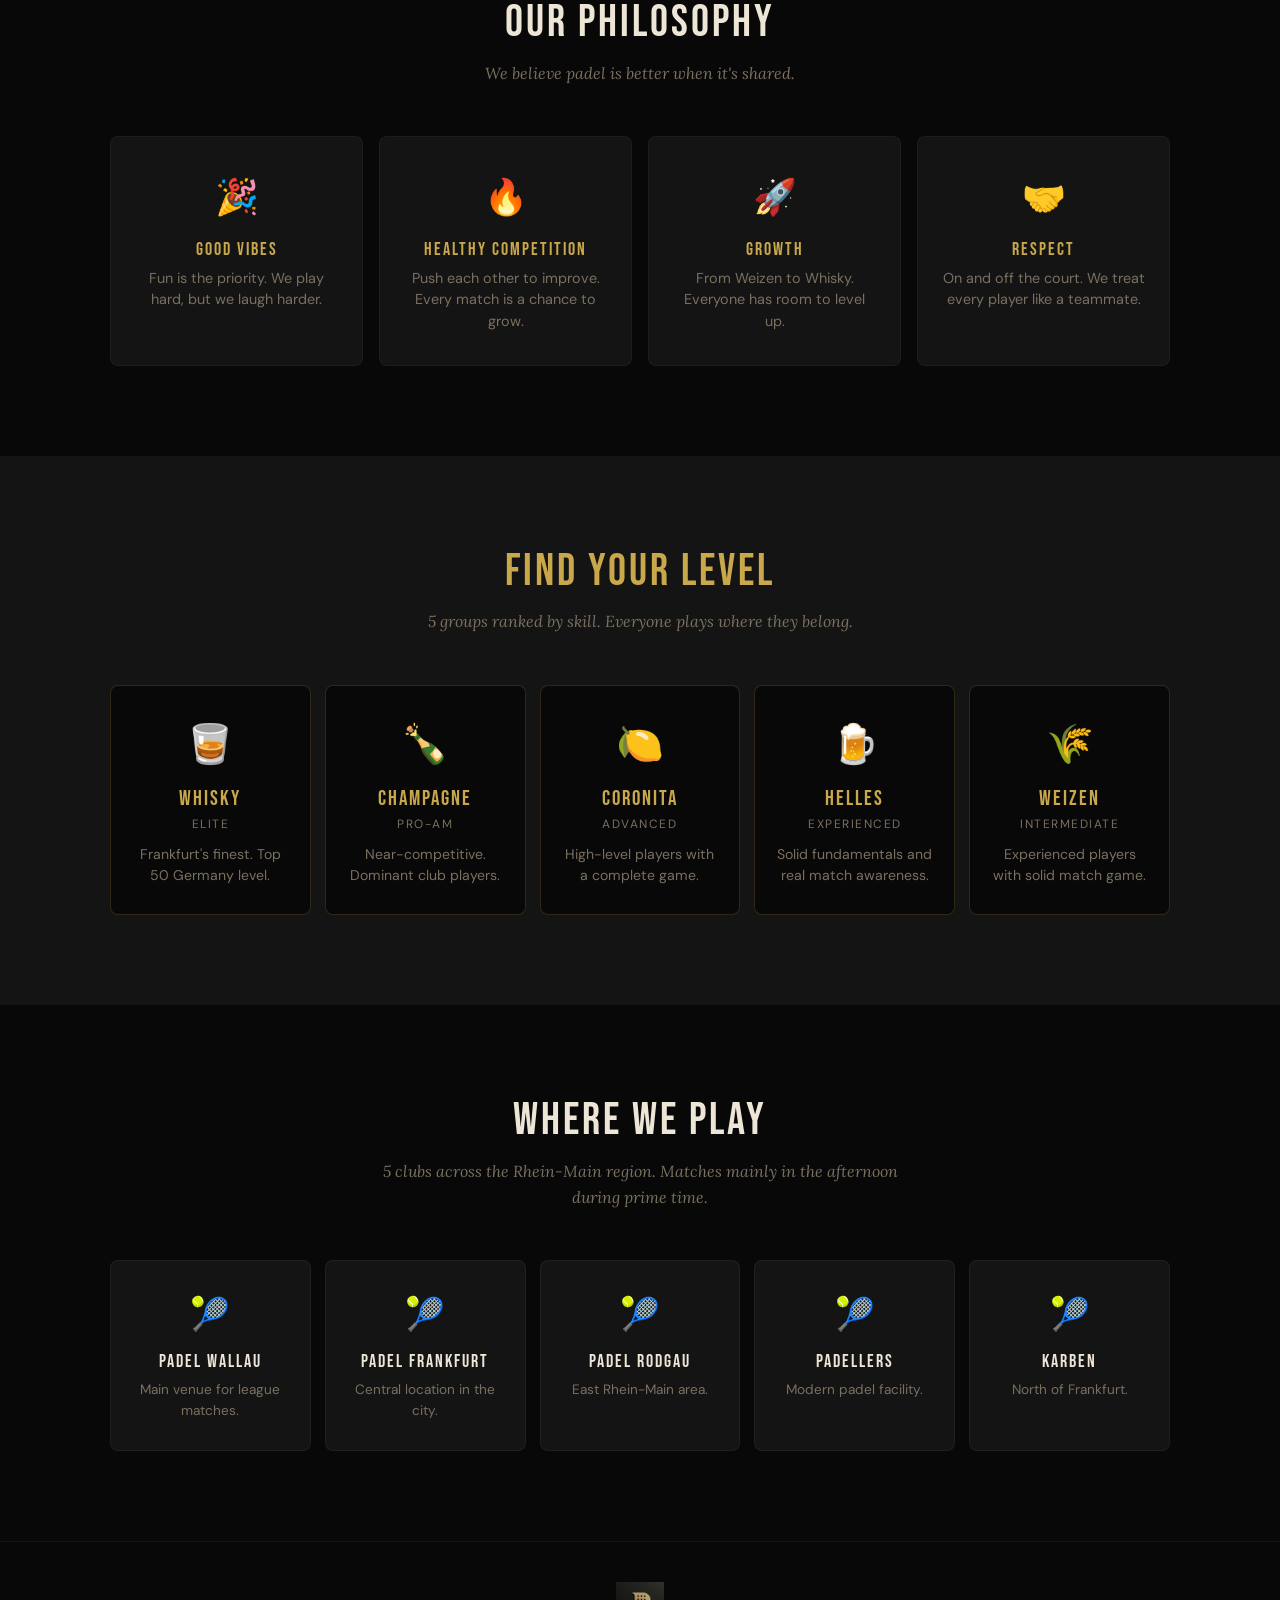
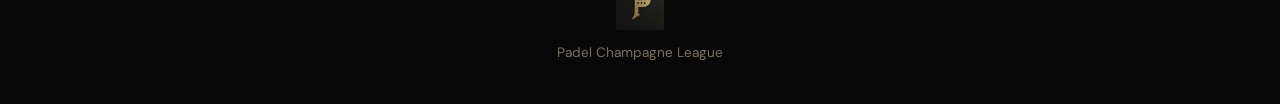
==== commit 981d7b4b: "Update group level descriptions" ====
--- a/index.html
+++ b/index.html
@@ -128,31 +128,31 @@
           <span class="group-emoji">&#129347;</span>
           <h3 class="group-name">Whisky</h3>
           <p class="group-level">Elite</p>
-          <p class="group-desc">Top 50 Germany level. The best of the best.</p>
+          <p class="group-desc">Frankfurt's finest. Top 50 Germany level.</p>
         </div>
         <div class="group-card fade-in">
           <span class="group-emoji">&#127870;</span>
           <h3 class="group-name">Champagne</h3>
-          <p class="group-level">Advanced</p>
-          <p class="group-desc">Strong players with tournament experience.</p>
+          <p class="group-level">Pro-Am</p>
+          <p class="group-desc">Near-competitive. Dominant club players.</p>
         </div>
         <div class="group-card fade-in">
           <span class="group-emoji">&#127819;</span>
           <h3 class="group-name">Coronita</h3>
-          <p class="group-level">Upper Intermediate</p>
-          <p class="group-desc">New group in Season 2. Solid all-round players.</p>
+          <p class="group-level">Advanced</p>
+          <p class="group-desc">High-level players with a complete game.</p>
         </div>
         <div class="group-card fade-in">
           <span class="group-emoji">&#127866;</span>
           <h3 class="group-name">Helles</h3>
-          <p class="group-level">Intermediate</p>
-          <p class="group-desc">Growing players building consistency.</p>
+          <p class="group-level">Experienced</p>
+          <p class="group-desc">Solid fundamentals and real match awareness.</p>
         </div>
         <div class="group-card fade-in">
           <span class="group-emoji">&#127806;</span>
           <h3 class="group-name">Weizen</h3>
-          <p class="group-level">Entry Level</p>
-          <p class="group-desc">Just starting out? This is your home.</p>
+          <p class="group-level">Intermediate</p>
+          <p class="group-desc">Experienced players with solid match game.</p>
         </div>
       </div>
     </div>
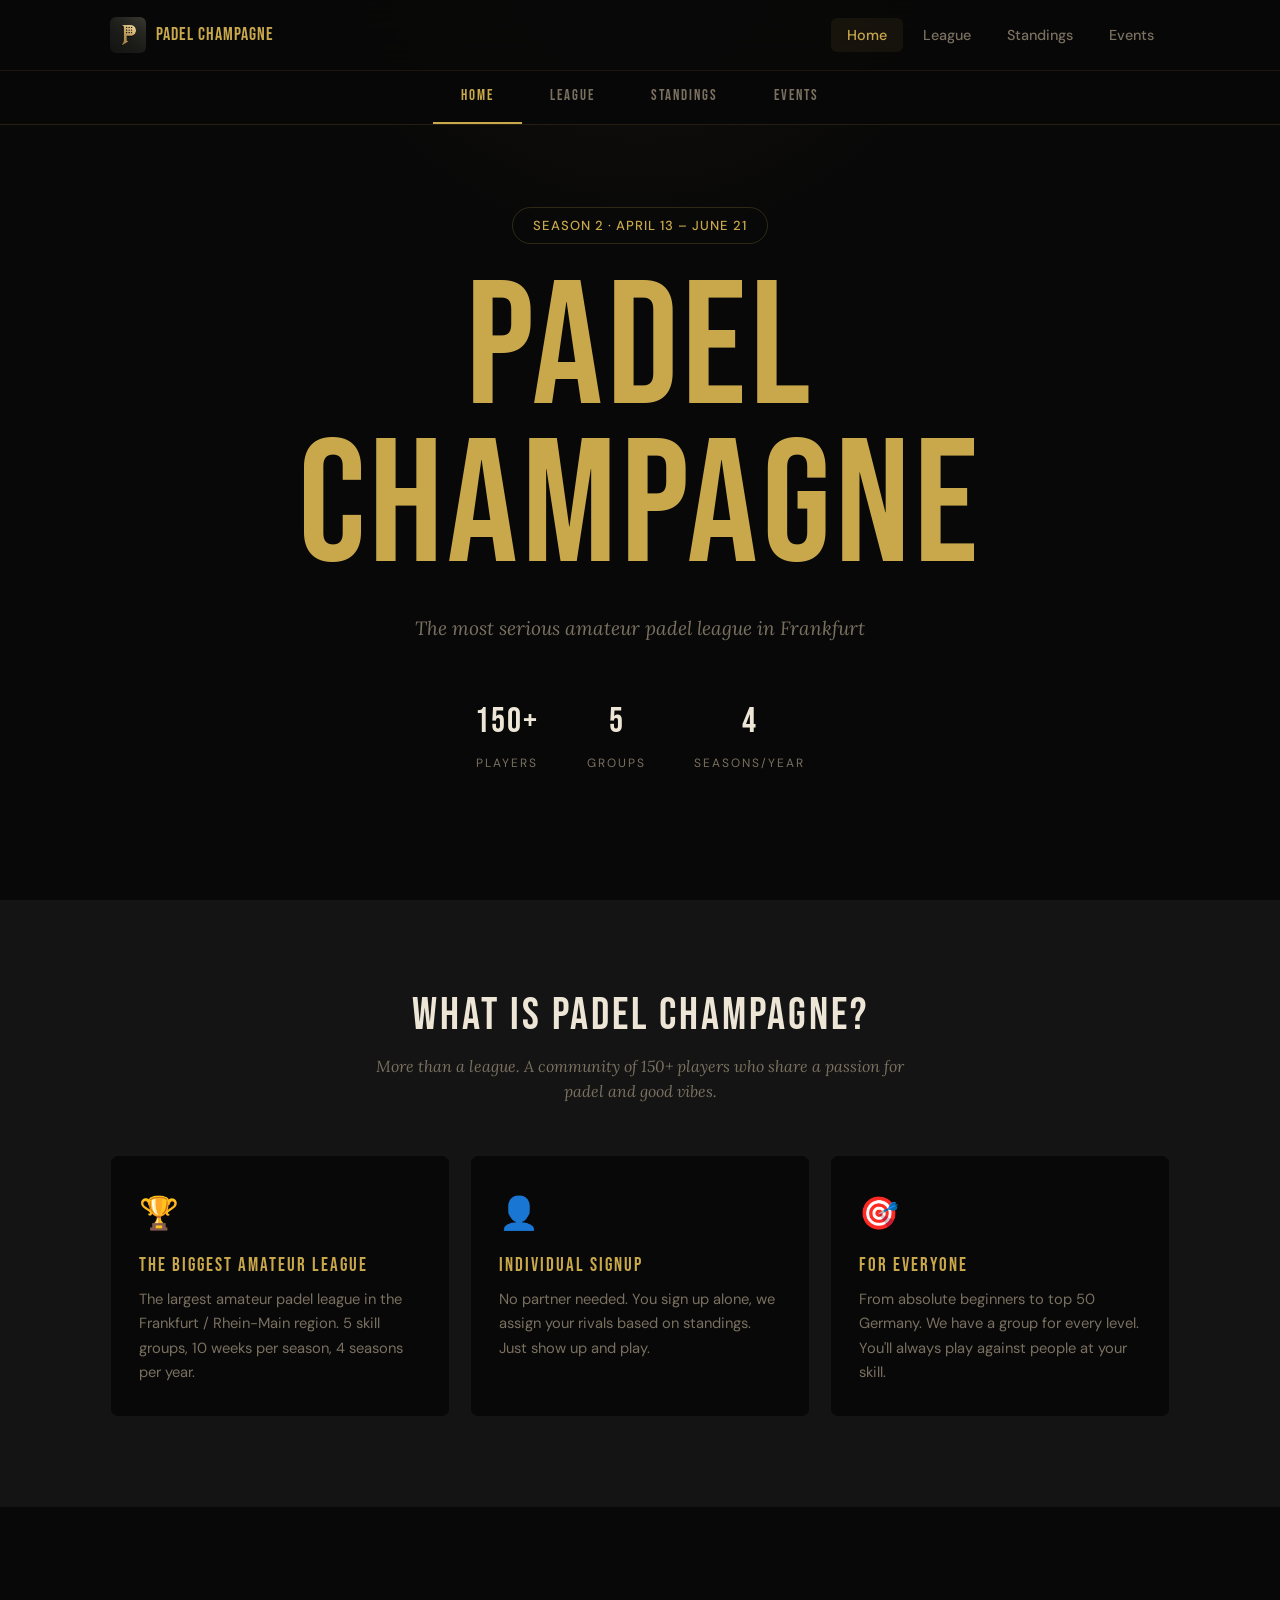
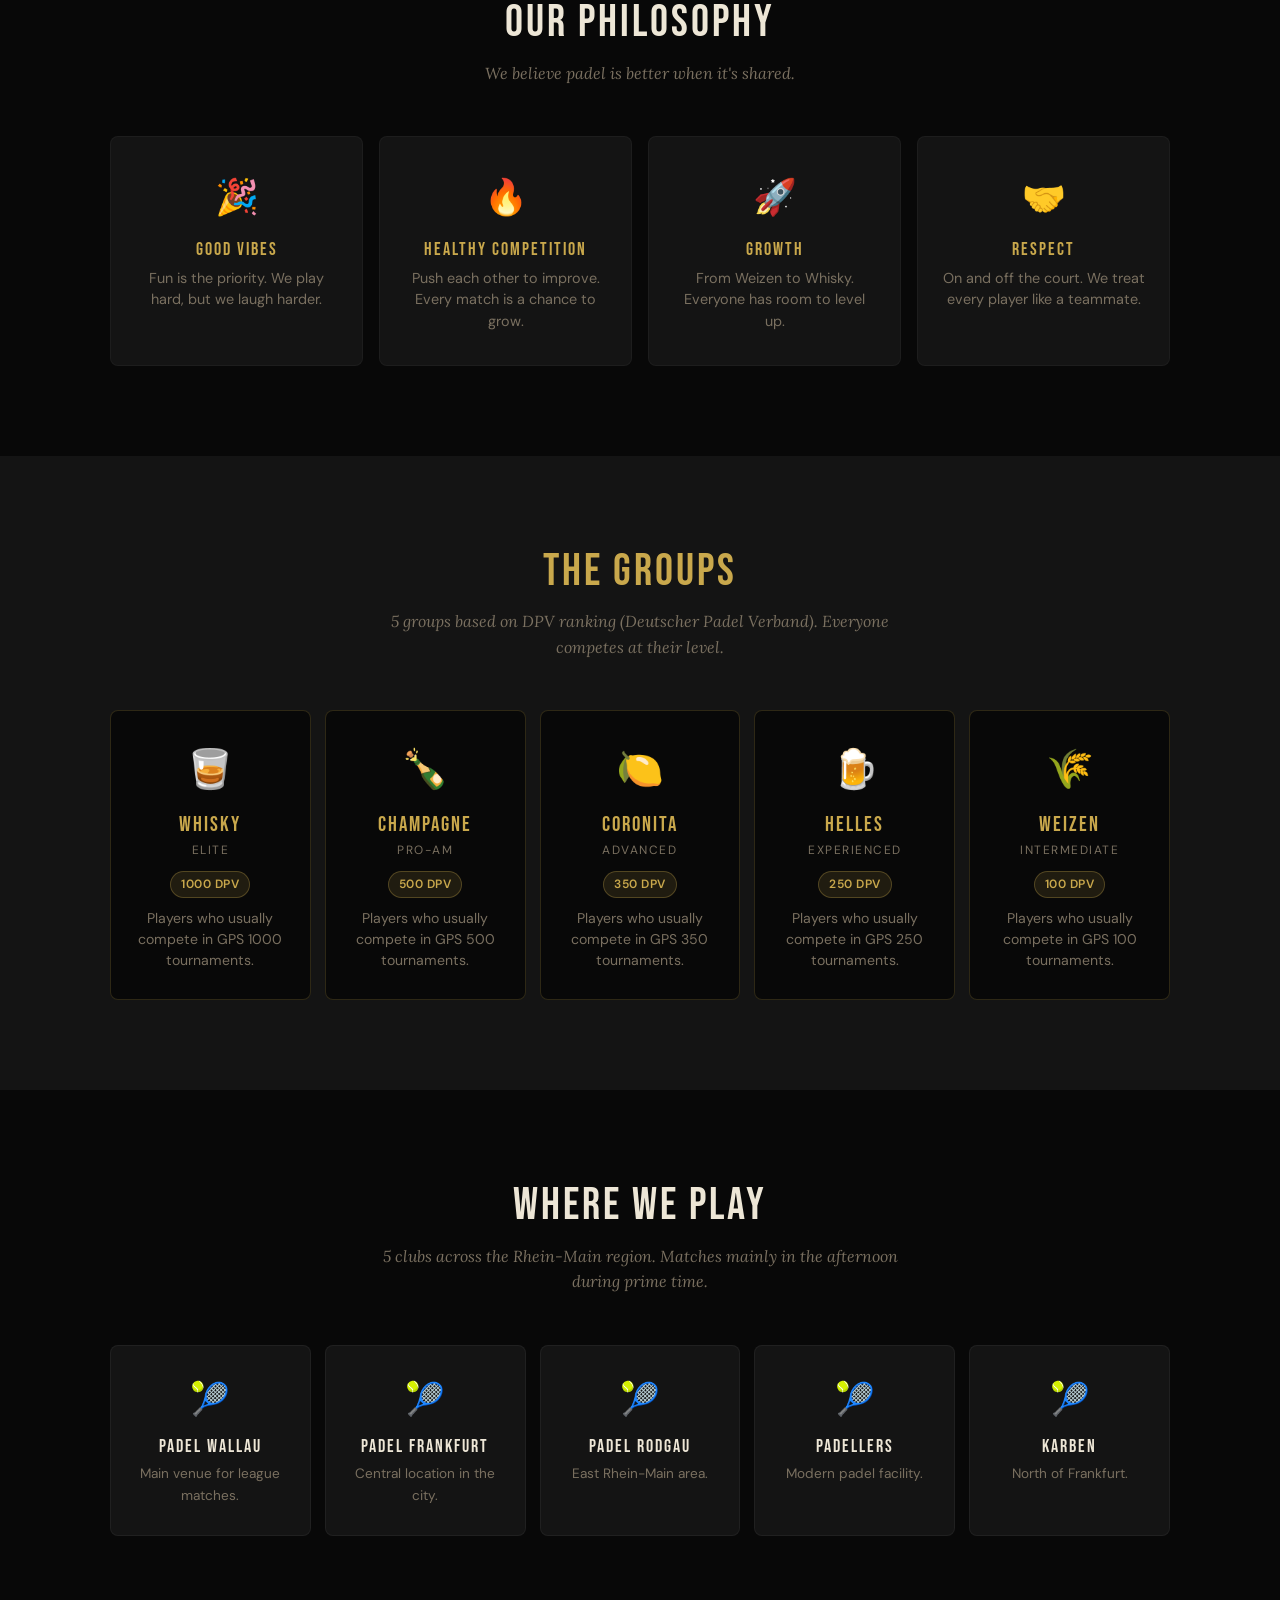
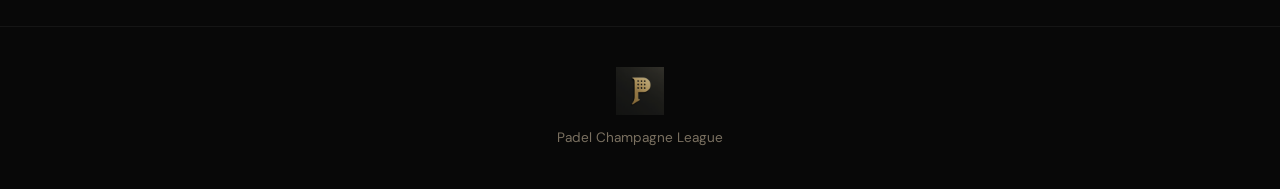
==== commit fb482f58: "Update league page and groups section - League: fix '10 match days' → '10 weeks of season', up to 2 " ====
--- a/index.html
+++ b/index.html
@@ -121,38 +121,43 @@
   <!-- ========== GROUPS ========== -->
   <section class="section groups" id="groups">
     <div class="container">
-      <h2 class="section-title section-title--gold fade-in">Find your level</h2>
-      <p class="section-subtitle fade-in">5 groups ranked by skill. Everyone plays where they belong.</p>
+      <h2 class="section-title section-title--gold fade-in">The Groups</h2>
+      <p class="section-subtitle fade-in">5 groups based on DPV ranking (Deutscher Padel Verband). Everyone competes at their level.</p>
       <div class="groups-grid">
         <div class="group-card fade-in">
           <span class="group-emoji">&#129347;</span>
           <h3 class="group-name">Whisky</h3>
           <p class="group-level">Elite</p>
-          <p class="group-desc">Frankfurt's finest. Top 50 Germany level.</p>
+          <p class="group-ranking">1000 DPV</p>
+          <p class="group-desc">Players who usually compete in GPS 1000 tournaments.</p>
         </div>
         <div class="group-card fade-in">
           <span class="group-emoji">&#127870;</span>
           <h3 class="group-name">Champagne</h3>
           <p class="group-level">Pro-Am</p>
-          <p class="group-desc">Near-competitive. Dominant club players.</p>
+          <p class="group-ranking">500 DPV</p>
+          <p class="group-desc">Players who usually compete in GPS 500 tournaments.</p>
         </div>
         <div class="group-card fade-in">
           <span class="group-emoji">&#127819;</span>
           <h3 class="group-name">Coronita</h3>
           <p class="group-level">Advanced</p>
-          <p class="group-desc">High-level players with a complete game.</p>
+          <p class="group-ranking">350 DPV</p>
+          <p class="group-desc">Players who usually compete in GPS 350 tournaments.</p>
         </div>
         <div class="group-card fade-in">
           <span class="group-emoji">&#127866;</span>
           <h3 class="group-name">Helles</h3>
           <p class="group-level">Experienced</p>
-          <p class="group-desc">Solid fundamentals and real match awareness.</p>
+          <p class="group-ranking">250 DPV</p>
+          <p class="group-desc">Players who usually compete in GPS 250 tournaments.</p>
         </div>
         <div class="group-card fade-in">
           <span class="group-emoji">&#127806;</span>
           <h3 class="group-name">Weizen</h3>
           <p class="group-level">Intermediate</p>
-          <p class="group-desc">Experienced players with solid match game.</p>
+          <p class="group-ranking">100 DPV</p>
+          <p class="group-desc">Players who usually compete in GPS 100 tournaments.</p>
         </div>
       </div>
     </div>
--- a/css/styles.css
+++ b/css/styles.css
@@ -493,6 +493,20 @@
   color: var(--white-muted);
   margin-bottom: 10px;
   font-family: 'DM Sans', sans-serif;
+}
+
+.group-ranking {
+  display: inline-block;
+  font-size: 0.75rem;
+  font-family: 'DM Sans', sans-serif;
+  font-weight: 600;
+  color: var(--gold);
+  background: rgba(201, 168, 76, 0.12);
+  border: 1px solid rgba(201, 168, 76, 0.3);
+  border-radius: 20px;
+  padding: 3px 10px;
+  margin-bottom: 10px;
+  letter-spacing: 0.5px;
 }
 
 .group-desc {
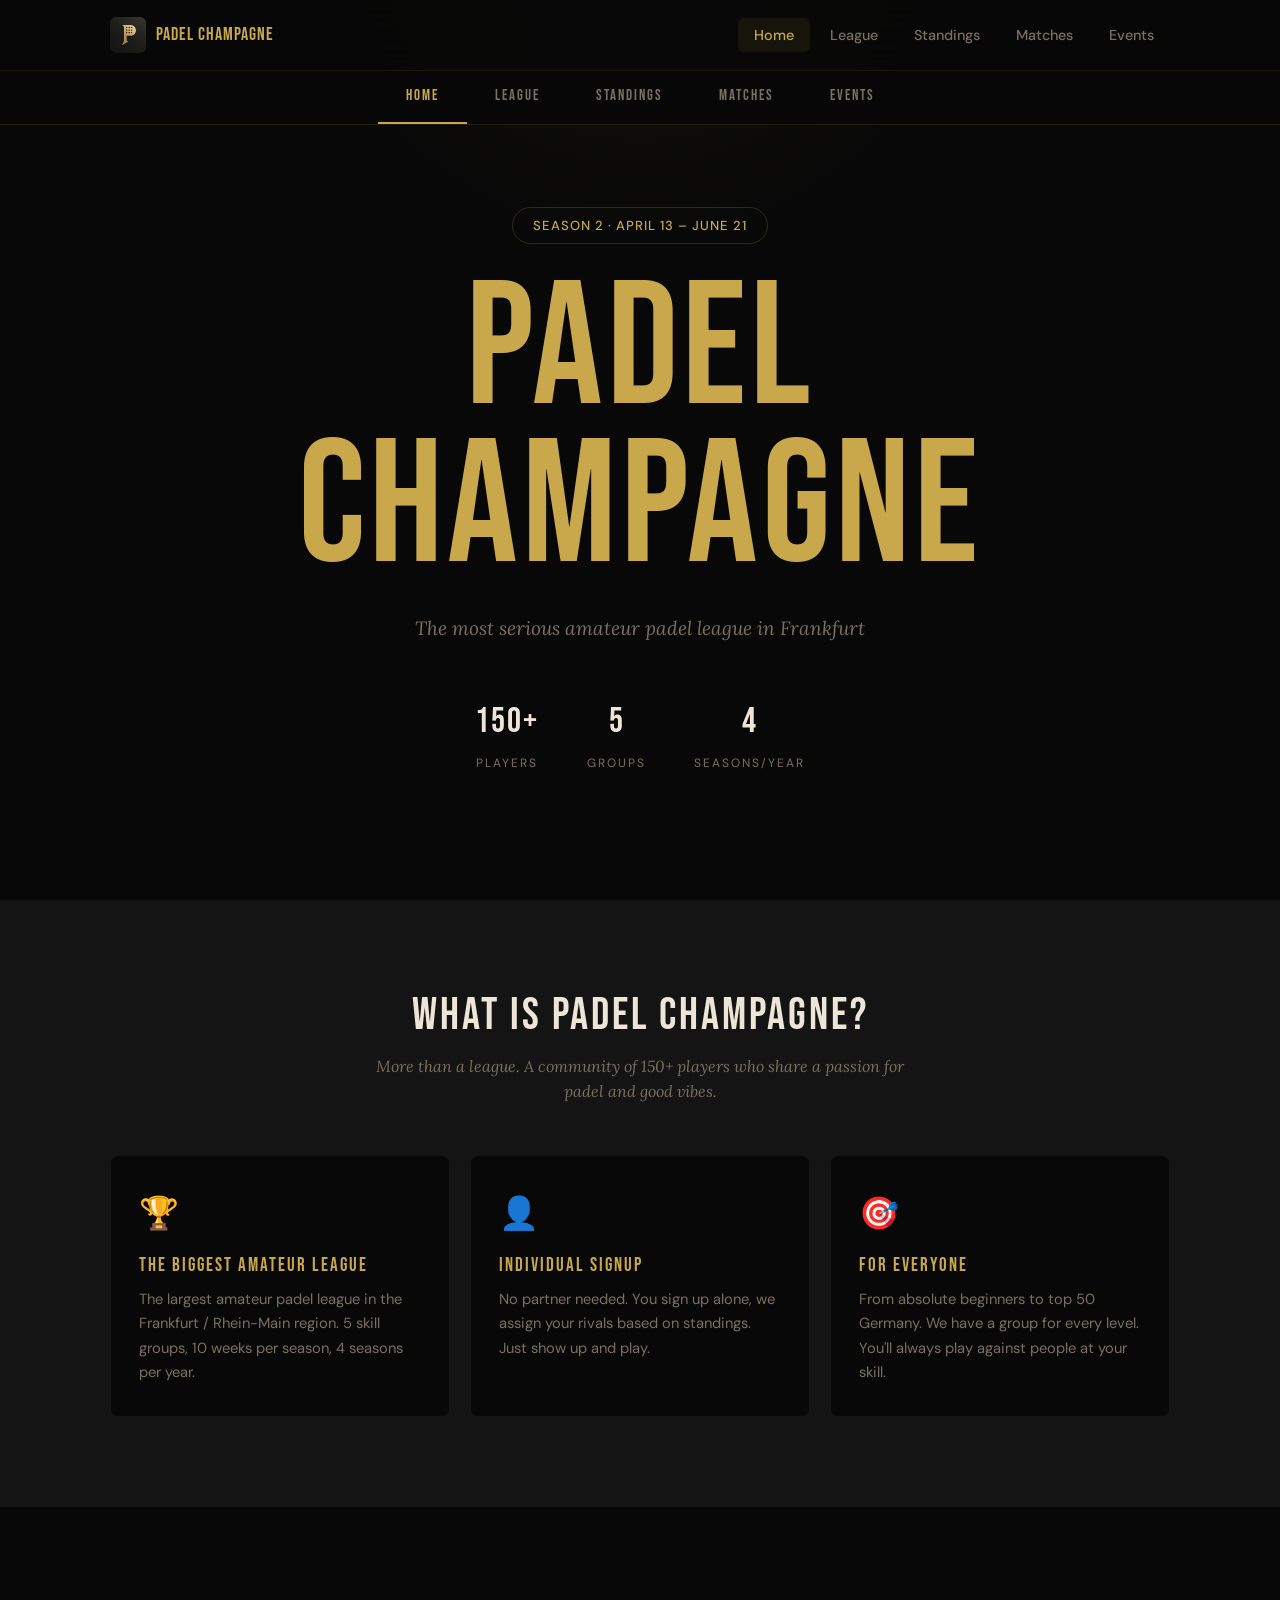
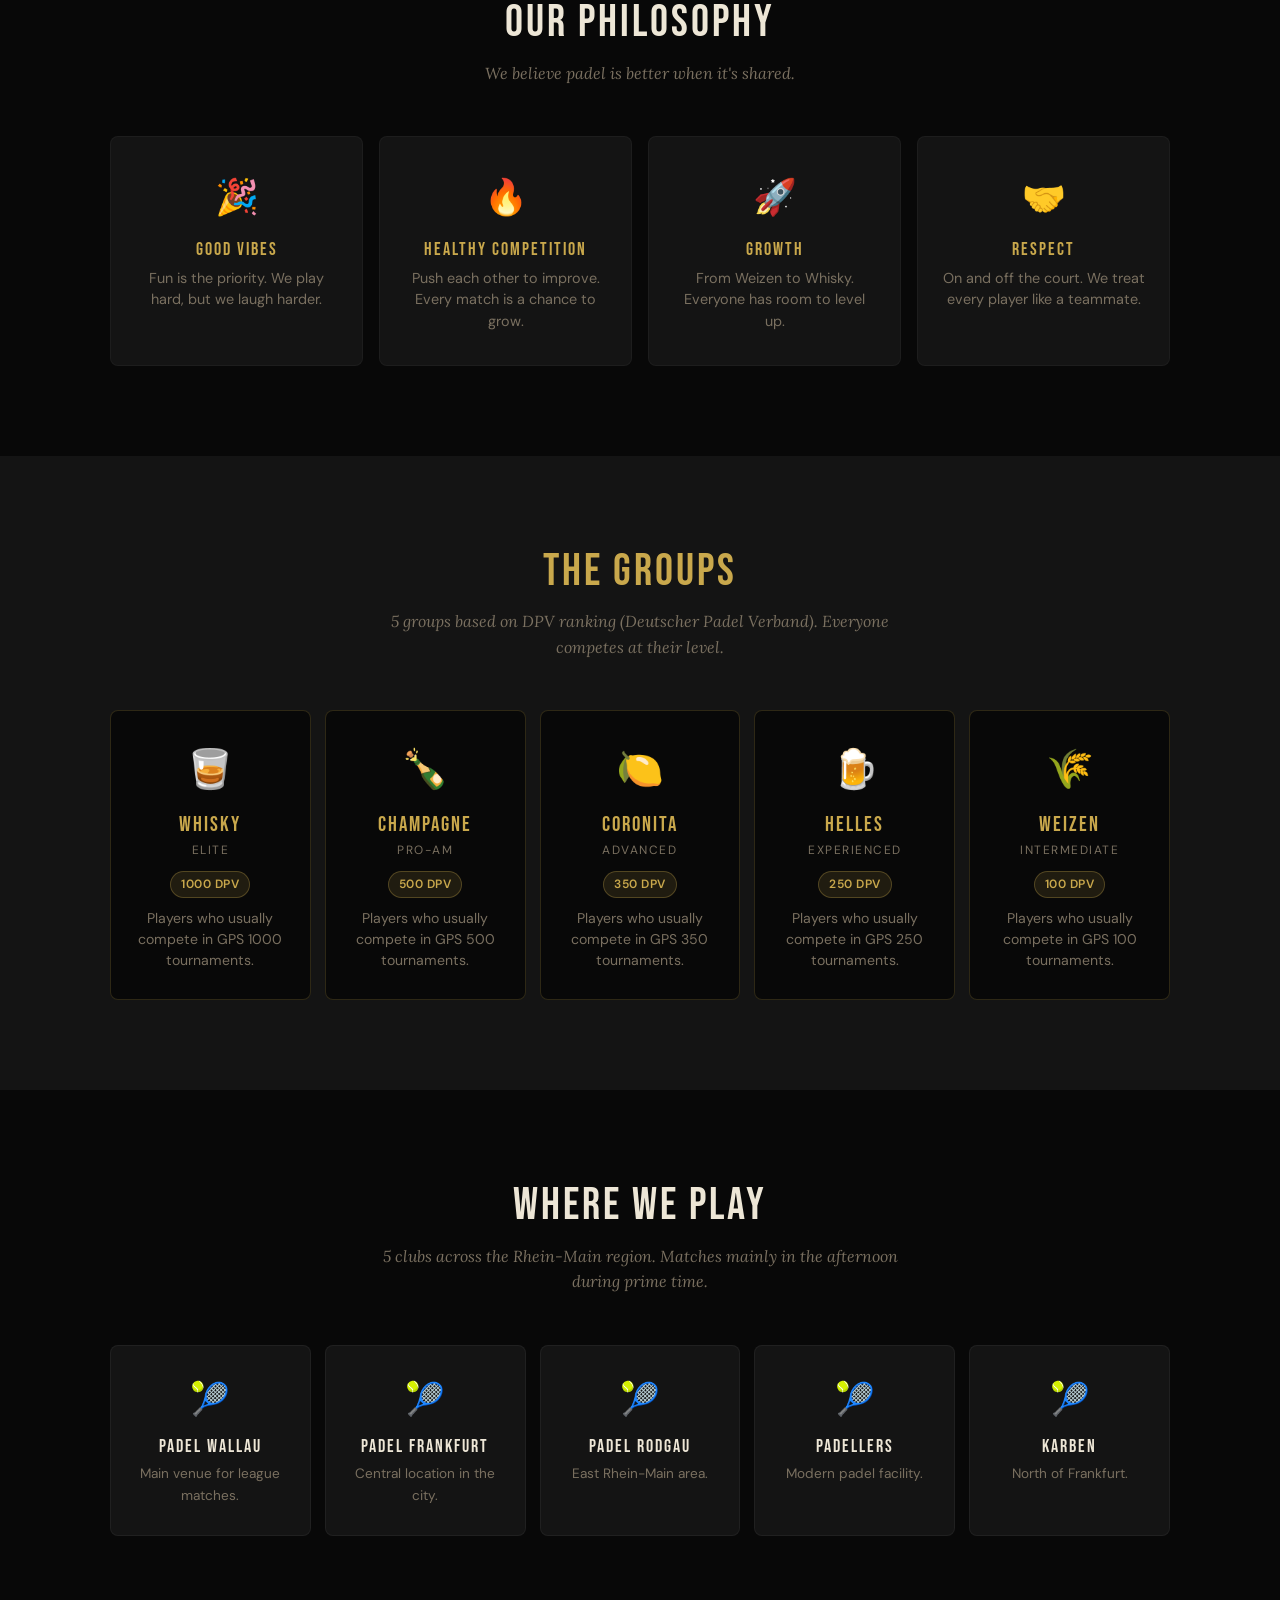
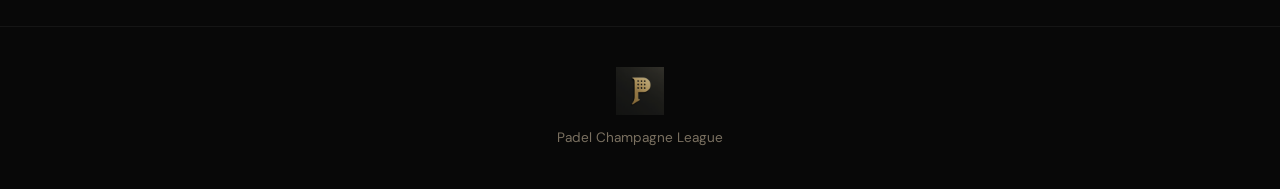
==== commit e1337fe7: "Add Matches system: auth, availability, blind draw, admin panel - matches.html: player login (magic " ====
--- a/index.html
+++ b/index.html
@@ -9,6 +9,14 @@
   <link rel="preconnect" href="https://fonts.gstatic.com" crossorigin>
   <link href="https://fonts.googleapis.com/css2?family=Bebas+Neue&family=DM+Sans:wght@400;500;600&family=Lora:ital@1&display=swap" rel="stylesheet">
   <link rel="stylesheet" href="css/styles.css">
+  <!-- Google Analytics -->
+  <script async src="https://www.googletagmanager.com/gtag/js?id=G-DED6T6CSLQ"></script>
+  <script>
+    window.dataLayer = window.dataLayer || [];
+    function gtag(){dataLayer.push(arguments);}
+    gtag('js', new Date());
+    gtag('config', 'G-DED6T6CSLQ');
+  </script>
 </head>
 <body>
 
@@ -28,16 +36,18 @@
         <li><a href="index.html" class="navbar-link active">Home</a></li>
         <li><a href="league.html" class="navbar-link">League</a></li>
         <li><a href="standings.html" class="navbar-link">Standings</a></li>
-        <li><a href="events.html" class="navbar-link">Events</a></li>
+        <li><a href="matches.html"   class="navbar-link">Matches</a></li>
+        <li><a href="events.html"    class="navbar-link">Events</a></li>
       </ul>
     </div>
   </nav>
   <!-- ========== PAGE TABS ========== -->
   <div class="page-tabs">
-    <a href="index.html" class="page-tab active">Home</a>
-    <a href="league.html" class="page-tab">League</a>
+    <a href="index.html"     class="page-tab active">Home</a>
+    <a href="league.html"    class="page-tab">League</a>
     <a href="standings.html" class="page-tab">Standings</a>
-    <a href="events.html" class="page-tab">Events</a>
+    <a href="matches.html"   class="page-tab">Matches</a>
+    <a href="events.html"    class="page-tab">Events</a>
   </div>
 
   <!-- ========== HERO ========== -->
--- a/css/styles.css
+++ b/css/styles.css
@@ -783,6 +783,7 @@
   color: #B08250;
   font-weight: 600;
 }
+
 
 /* W / L / Rating column colours */
 .standings-table td.col-wins {
@@ -1145,3 +1146,390 @@
     letter-spacing: 2px;
   }
 }
+
+/* ============================================
+   MATCHES & ADMIN — mc-* components
+   ============================================ */
+
+/* ---- Shared card ---- */
+.mc-card {
+  background: var(--bg-card);
+  border: 1px solid rgba(255,255,255,0.07);
+  border-radius: 14px;
+  padding: 32px 28px;
+}
+.mc-card-center {
+  max-width: 440px;
+  margin: 0 auto;
+  text-align: center;
+}
+.mc-card-icon  { font-size: 2.4rem; margin-bottom: 12px; }
+.mc-card-title { font-size: 1.6rem; letter-spacing: 1px; margin-bottom: 8px; }
+.mc-card-desc  { color: var(--white-muted); font-size: .93rem; margin-bottom: 20px; line-height: 1.5; }
+
+/* ---- Forms ---- */
+.mc-form { display: flex; flex-direction: column; gap: 12px; }
+
+.mc-input {
+  width: 100%;
+  background: rgba(255,255,255,0.04);
+  border: 1px solid rgba(255,255,255,0.12);
+  border-radius: 8px;
+  color: var(--white);
+  font-family: 'DM Sans', sans-serif;
+  font-size: .95rem;
+  padding: 12px 14px;
+  transition: border-color var(--transition);
+  -webkit-appearance: none;
+}
+.mc-input:focus  { outline: none; border-color: var(--gold); }
+.mc-input::placeholder { color: var(--white-muted); }
+.mc-select { cursor: pointer; }
+.mc-select option { background: #1a1a1a; }
+
+/* ---- Buttons ---- */
+.mc-btn {
+  display: inline-flex;
+  align-items: center;
+  justify-content: center;
+  gap: 6px;
+  border: none;
+  border-radius: 8px;
+  cursor: pointer;
+  font-family: 'DM Sans', sans-serif;
+  font-size: .9rem;
+  font-weight: 600;
+  padding: 11px 18px;
+  transition: background var(--transition), opacity var(--transition);
+  white-space: nowrap;
+  text-decoration: none;
+}
+.mc-btn:disabled { opacity: .5; cursor: not-allowed; }
+
+.mc-btn-primary {
+  background: var(--gold);
+  color: #0a0a0a;
+  width: 100%;
+}
+.mc-btn-primary:hover { background: #d9b85a; color: #0a0a0a; }
+
+.mc-btn-ghost {
+  background: rgba(255,255,255,0.07);
+  color: var(--white);
+  border: 1px solid rgba(255,255,255,0.12);
+}
+.mc-btn-ghost:hover { background: rgba(255,255,255,0.12); color: var(--white); }
+
+.mc-btn-signed {
+  background: rgba(109,191,126,0.15);
+  color: #6DBF7E;
+  border: 1px solid rgba(109,191,126,0.35);
+  width: 100%;
+}
+.mc-btn-signed:hover { background: rgba(109,191,126,0.25); color: #6DBF7E; }
+
+.mc-btn-danger {
+  background: rgba(224,112,112,0.12);
+  color: #E07070;
+  border: 1px solid rgba(224,112,112,0.3);
+}
+.mc-btn-danger:hover { background: rgba(224,112,112,0.22); color: #E07070; }
+
+/* ---- Messages ---- */
+.mc-msg {
+  border-radius: 8px;
+  font-size: .9rem;
+  margin-top: 10px;
+  padding: 12px 14px;
+  text-align: center;
+}
+.mc-msg-success { background: rgba(109,191,126,0.12); color: #6DBF7E; border: 1px solid rgba(109,191,126,0.3); }
+.mc-msg-error   { background: rgba(224,112,112,0.12); color: #E07070; border: 1px solid rgba(224,112,112,0.3); }
+
+/* ---- Loading ---- */
+.mc-loading {
+  align-items: center;
+  color: var(--white-muted);
+  display: flex;
+  font-size: .9rem;
+  gap: 10px;
+  padding: 24px 0;
+}
+.mc-spinner {
+  animation: spin 0.8s linear infinite;
+  border: 2px solid rgba(255,255,255,0.1);
+  border-top-color: var(--gold);
+  border-radius: 50%;
+  height: 18px;
+  width: 18px;
+  flex-shrink: 0;
+}
+@keyframes spin { to { transform: rotate(360deg); } }
+
+/* ---- Empty state ---- */
+.mc-empty {
+  color: var(--white-muted);
+  padding: 40px 0;
+  text-align: center;
+  line-height: 1.7;
+}
+.mc-empty-text { color: var(--white-muted); padding: 16px 0; font-size: .9rem; }
+
+/* ---- User bar ---- */
+.mc-userbar {
+  align-items: center;
+  background: var(--bg-card);
+  border: 1px solid rgba(255,255,255,0.07);
+  border-radius: 12px;
+  display: flex;
+  justify-content: space-between;
+  margin-bottom: 20px;
+  padding: 14px 18px;
+  flex-wrap: wrap;
+  gap: 10px;
+}
+.mc-userbar-left  { align-items: center; display: flex; gap: 12px; flex-wrap: wrap; }
+.mc-userbar-right { align-items: center; display: flex; gap: 8px; }
+.mc-greeting      { font-size: 1rem; font-weight: 600; }
+
+/* ---- Group badges/pills ---- */
+.mc-group-badge {
+  border: 1px solid;
+  border-radius: 20px;
+  font-size: .8rem;
+  font-weight: 600;
+  padding: 3px 10px;
+  background: color-mix(in srgb, var(--badge-color, #C9A84C) 15%, transparent);
+  color: var(--badge-color, #C9A84C);
+  border-color: color-mix(in srgb, var(--badge-color, #C9A84C) 35%, transparent);
+}
+.mc-group-pill {
+  border: 1px solid color-mix(in srgb, var(--g, #C9A84C) 35%, transparent);
+  border-radius: 20px;
+  font-size: .78rem;
+  font-weight: 600;
+  padding: 3px 10px;
+  background: color-mix(in srgb, var(--g, #C9A84C) 12%, transparent);
+  color: var(--g, #C9A84C);
+  white-space: nowrap;
+}
+
+/* ---- Content tabs ---- */
+.mc-tabs {
+  display: flex;
+  gap: 4px;
+  margin-bottom: 20px;
+  background: rgba(255,255,255,0.03);
+  border-radius: 10px;
+  padding: 4px;
+}
+.mc-tab {
+  background: transparent;
+  border: none;
+  border-radius: 8px;
+  color: var(--white-muted);
+  cursor: pointer;
+  flex: 1;
+  font-family: 'DM Sans', sans-serif;
+  font-size: .9rem;
+  font-weight: 600;
+  padding: 10px 12px;
+  transition: background var(--transition), color var(--transition);
+  text-align: center;
+}
+.mc-tab:hover  { color: var(--white); }
+.mc-tab.active { background: var(--bg-card); color: var(--white); box-shadow: 0 1px 4px rgba(0,0,0,0.4); }
+.mc-tab-panel  { min-height: 120px; }
+
+/* ---- Slot cards ---- */
+.mc-slot-card {
+  background: var(--bg-card);
+  border: 1px solid rgba(255,255,255,0.07);
+  border-radius: 14px;
+  margin-bottom: 12px;
+  padding: 18px 20px;
+  transition: border-color var(--transition);
+}
+.mc-slot-card:hover { border-color: rgba(201,168,76,0.25); }
+
+.mc-slot-top {
+  align-items: center;
+  display: flex;
+  justify-content: space-between;
+  margin-bottom: 10px;
+  flex-wrap: wrap;
+  gap: 8px;
+}
+.mc-slot-date { font-weight: 700; font-size: 1rem; }
+
+.mc-slot-meta {
+  display: flex;
+  flex-wrap: wrap;
+  gap: 14px;
+  font-size: .88rem;
+  color: var(--white-muted);
+  margin-bottom: 14px;
+}
+
+.mc-slot-bar-wrap { margin-bottom: 10px; }
+.mc-slot-bar {
+  background: rgba(255,255,255,0.06);
+  border-radius: 4px;
+  height: 4px;
+  margin-bottom: 6px;
+  overflow: hidden;
+}
+.mc-slot-bar-fill {
+  background: var(--gold);
+  border-radius: 4px;
+  height: 100%;
+  transition: width 0.4s ease;
+}
+.mc-slot-count { font-size: .82rem; color: var(--white-muted); }
+.mc-full { color: #6DBF7E; }
+
+/* ---- Match cards ---- */
+.mc-match-card {
+  background: var(--bg-card);
+  border: 1px solid rgba(255,255,255,0.07);
+  border-radius: 14px;
+  margin-bottom: 12px;
+  padding: 18px 20px;
+}
+.mc-match-header {
+  align-items: center;
+  display: flex;
+  justify-content: space-between;
+  flex-wrap: wrap;
+  gap: 8px;
+  margin-bottom: 8px;
+}
+.mc-match-date     { font-weight: 700; }
+.mc-match-location { color: var(--white-muted); font-size: .88rem; margin-bottom: 14px; }
+
+.mc-match-hidden {
+  background: rgba(201,168,76,0.06);
+  border: 1px solid rgba(201,168,76,0.18);
+  border-radius: 10px;
+  display: flex;
+  flex-direction: column;
+  gap: 4px;
+  font-size: .9rem;
+  padding: 14px 16px;
+}
+.mc-match-hidden span { color: var(--white-muted); font-size: .82rem; }
+
+.mc-match-teams {
+  align-items: center;
+  display: flex;
+  gap: 12px;
+  flex-wrap: wrap;
+}
+.mc-team { display: flex; flex-direction: column; gap: 4px; flex: 1; }
+.mc-vs   { color: var(--white-muted); font-weight: 700; font-size: .85rem; }
+.mc-player {
+  background: rgba(255,255,255,0.05);
+  border-radius: 6px;
+  font-size: .9rem;
+  padding: 7px 12px;
+  text-align: center;
+}
+.mc-player-me {
+  background: rgba(201,168,76,0.12);
+  border: 1px solid rgba(201,168,76,0.3);
+  color: var(--gold);
+  font-weight: 600;
+}
+
+/* ---- Admin blocks ---- */
+.admin-block {
+  background: var(--bg-card);
+  border: 1px solid rgba(255,255,255,0.07);
+  border-radius: 14px;
+  margin-bottom: 20px;
+  padding: 24px 22px;
+}
+.admin-block-title {
+  font-size: 1.3rem;
+  letter-spacing: 1px;
+  margin-bottom: 20px;
+  padding-bottom: 12px;
+  border-bottom: 1px solid rgba(255,255,255,0.07);
+}
+.admin-form { display: flex; flex-direction: column; gap: 12px; }
+.admin-form-row {
+  display: grid;
+  grid-template-columns: 1fr 1fr;
+  gap: 12px;
+}
+.admin-field { display: flex; flex-direction: column; gap: 5px; }
+.admin-label { color: var(--white-muted); font-size: .82rem; font-weight: 600; text-transform: uppercase; letter-spacing: .5px; }
+
+.admin-slot-row {
+  border: 1px solid rgba(255,255,255,0.07);
+  border-radius: 10px;
+  display: flex;
+  justify-content: space-between;
+  align-items: flex-start;
+  gap: 12px;
+  margin-bottom: 10px;
+  padding: 14px 16px;
+  flex-wrap: wrap;
+}
+.admin-slot-info   { flex: 1; min-width: 0; }
+.admin-slot-header { align-items: center; display: flex; flex-wrap: wrap; gap: 8px; margin-bottom: 4px; }
+.admin-slot-meta   { color: var(--white-muted); font-size: .85rem; margin-bottom: 6px; }
+.admin-slot-actions { display: flex; flex-direction: column; gap: 8px; min-width: 90px; }
+
+.admin-status-badge {
+  border-radius: 20px;
+  font-size: .72rem;
+  font-weight: 700;
+  letter-spacing: .5px;
+  padding: 2px 8px;
+  text-transform: uppercase;
+}
+.admin-status-open  { background: rgba(109,191,126,0.15); color: #6DBF7E; }
+.admin-status-closed { background: rgba(232,197,71,0.15); color: #E8C547; }
+.admin-status-drawn { background: rgba(201,168,76,0.15);  color: var(--gold); }
+
+.admin-warn { color: #E07070; font-size: .82rem; }
+
+.admin-group-section  { margin-bottom: 20px; }
+.admin-group-header {
+  font-weight: 700;
+  font-size: .95rem;
+  padding: 8px 0 10px;
+  border-bottom: 1px solid color-mix(in srgb, var(--g, #C9A84C) 20%, transparent);
+  margin-bottom: 10px;
+  color: var(--g, #C9A84C);
+}
+.admin-group-count { opacity: .6; font-weight: 400; }
+.admin-players-grid {
+  display: grid;
+  grid-template-columns: repeat(auto-fill, minmax(200px, 1fr));
+  gap: 8px;
+}
+.admin-player-chip {
+  background: rgba(255,255,255,0.03);
+  border: 1px solid rgba(255,255,255,0.07);
+  border-radius: 8px;
+  display: flex;
+  flex-direction: column;
+  gap: 2px;
+  padding: 10px 12px;
+}
+.admin-player-chip-admin { border-color: rgba(201,168,76,0.3); }
+.admin-player-name   { font-size: .9rem; font-weight: 600; }
+.admin-player-email  { color: var(--white-muted); font-size: .77rem; overflow: hidden; text-overflow: ellipsis; white-space: nowrap; }
+.admin-player-linked { font-size: .75rem; color: var(--white-muted); margin-top: 2px; }
+
+/* ---- Mobile tweaks ---- */
+@media (max-width: 480px) {
+  .admin-form-row { grid-template-columns: 1fr; }
+  .mc-match-teams { flex-direction: column; }
+  .mc-team { flex-direction: row; flex-wrap: wrap; }
+  .admin-slot-actions { flex-direction: row; }
+  .mc-btn-primary, .mc-btn-signed { font-size: .85rem; padding: 10px 14px; }
+}
+}
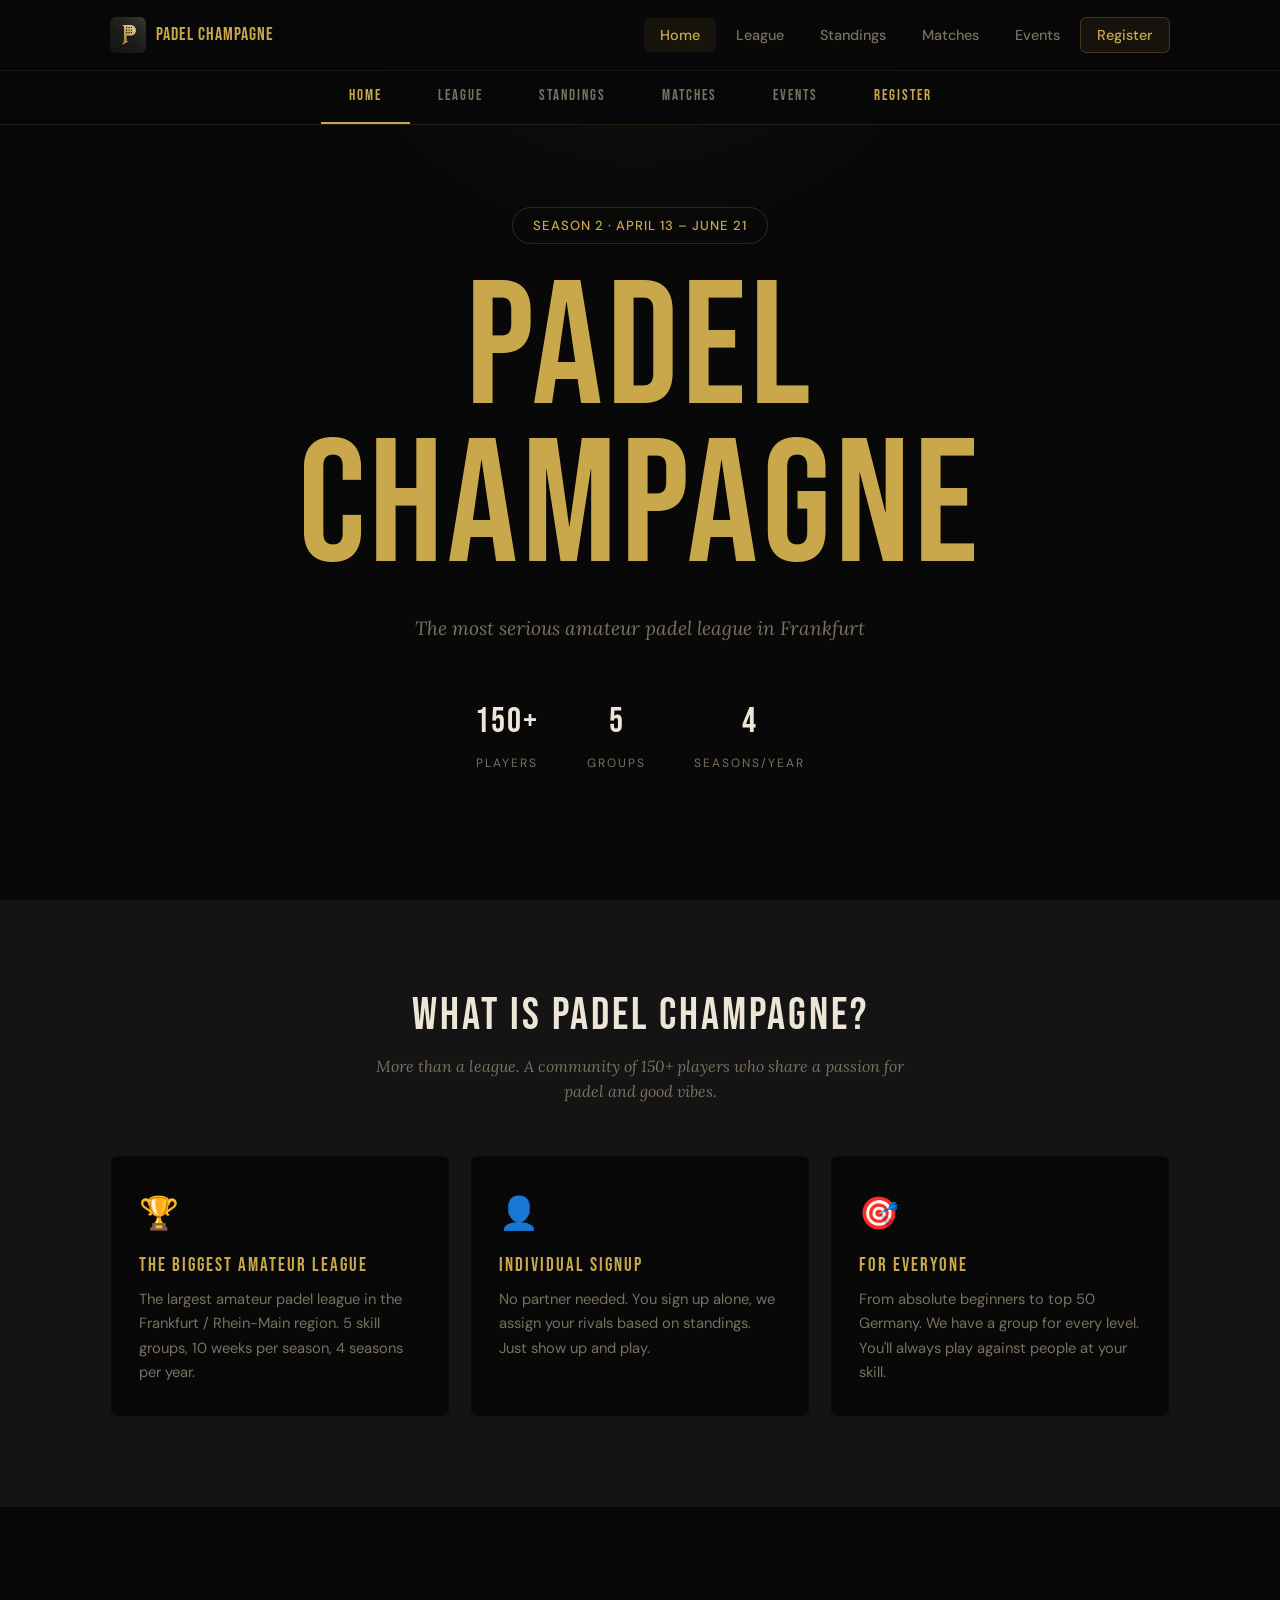
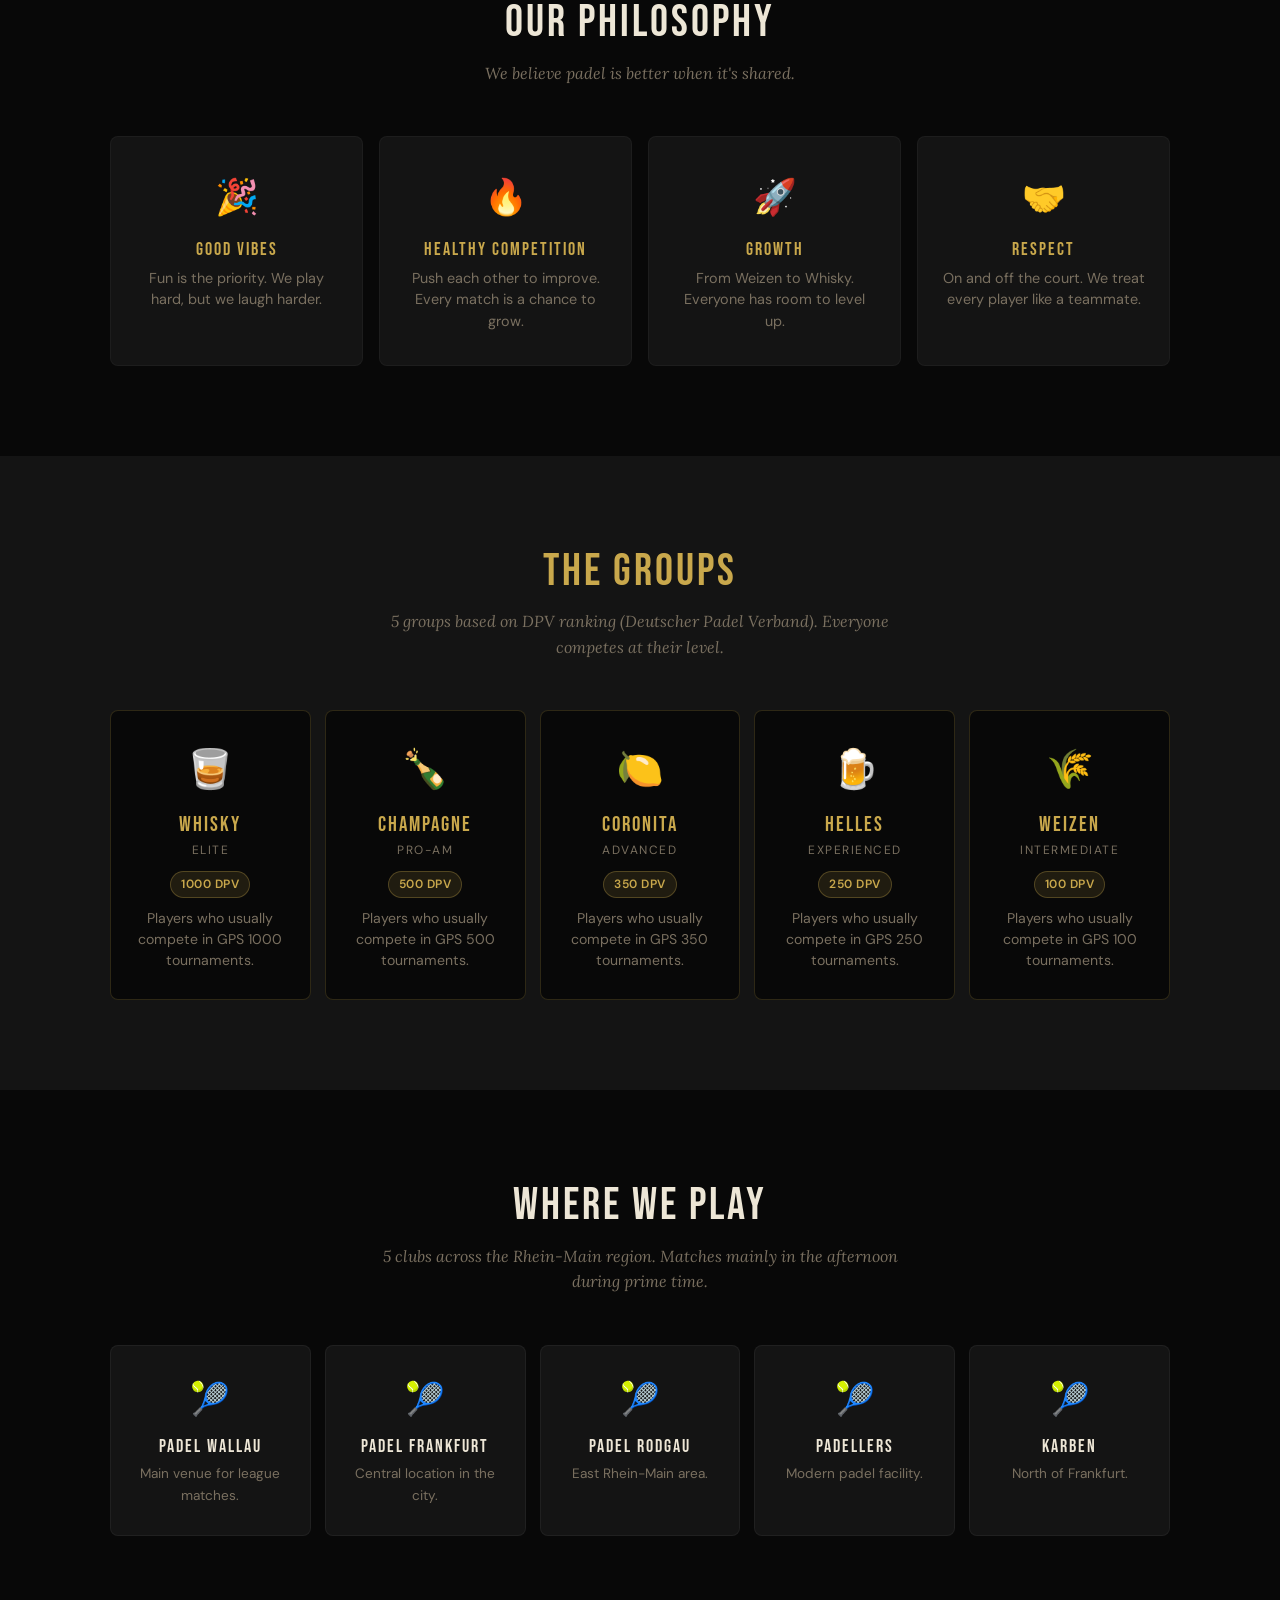
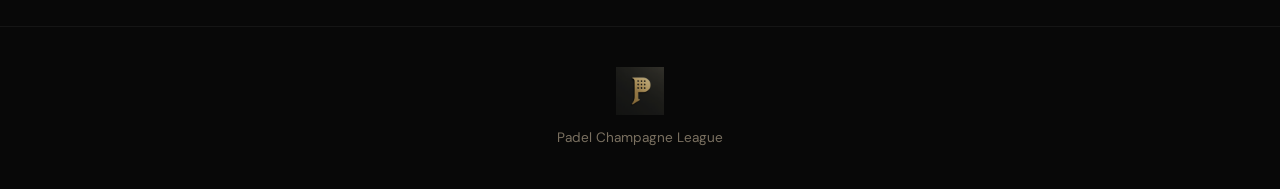
==== commit 49263416: "Update remaining pages and admin panel Co-Authored-By: Claude Sonnet 4.6 <noreply@anthropic.com>" ====
--- a/index.html
+++ b/index.html
@@ -38,6 +38,7 @@
         <li><a href="standings.html" class="navbar-link">Standings</a></li>
         <li><a href="matches.html"   class="navbar-link">Matches</a></li>
         <li><a href="events.html"    class="navbar-link">Events</a></li>
+        <li><a href="register.html" class="navbar-link navbar-link-cta">Register</a></li>
       </ul>
     </div>
   </nav>
@@ -48,6 +49,7 @@
     <a href="standings.html" class="page-tab">Standings</a>
     <a href="matches.html"   class="page-tab">Matches</a>
     <a href="events.html"    class="page-tab">Events</a>
+    <a href="register.html"  class="page-tab page-tab-cta">Register</a>
   </div>
 
   <!-- ========== HERO ========== -->
--- a/css/styles.css
+++ b/css/styles.css
@@ -1388,6 +1388,51 @@
 .mc-slot-count { font-size: .82rem; color: var(--white-muted); }
 .mc-full { color: #6DBF7E; }
 
+/* ---- Slot time/location line ---- */
+.mc-slot-time-loc {
+  color: var(--white-muted);
+  font-size: .9rem;
+  margin-bottom: 14px;
+}
+.mc-slot-time-loc strong { color: var(--white); }
+
+/* ---- 4 spots (WhatsApp style) ---- */
+.mc-spots {
+  display: flex;
+  flex-direction: column;
+  gap: 6px;
+  margin-bottom: 14px;
+}
+.mc-spot {
+  align-items: center;
+  border-radius: 8px;
+  display: flex;
+  font-size: .9rem;
+  gap: 8px;
+  padding: 9px 12px;
+}
+.mc-spot-taken {
+  background: rgba(109,191,126,0.08);
+  color: rgba(255,255,255,0.55);
+  border: 1px solid rgba(109,191,126,0.2);
+}
+.mc-spot-free {
+  background: rgba(255,255,255,0.03);
+  color: var(--white-muted);
+  border: 1px dashed rgba(255,255,255,0.1);
+}
+.mc-spot-extra {
+  background: rgba(232,197,71,0.08);
+  color: #E8C547;
+  border: 1px solid rgba(232,197,71,0.2);
+  font-size: .82rem;
+}
+/* Admin sees names in spots */
+.mc-spots-admin .mc-spot-taken {
+  color: var(--white);
+  font-weight: 500;
+}
+
 /* ---- Match cards ---- */
 .mc-match-card {
   background: var(--bg-card);
@@ -1524,6 +1569,114 @@
 .admin-player-email  { color: var(--white-muted); font-size: .77rem; overflow: hidden; text-overflow: ellipsis; white-space: nowrap; }
 .admin-player-linked { font-size: .75rem; color: var(--white-muted); margin-top: 2px; }
 
+/* Admin: per-player group change + remove */
+.admin-player-actions {
+  display: flex;
+  gap: 6px;
+  margin-top: 8px;
+  align-items: center;
+}
+.admin-group-select {
+  flex: 1;
+  background: rgba(255,255,255,0.05);
+  border: 1px solid rgba(255,255,255,0.1);
+  border-radius: 6px;
+  color: var(--white);
+  font-family: 'DM Sans', sans-serif;
+  font-size: .78rem;
+  padding: 5px 8px;
+  cursor: pointer;
+  appearance: auto;
+}
+.admin-group-select:focus { outline: none; border-color: var(--gold); }
+.admin-remove-btn {
+  padding: 5px 9px !important;
+  font-size: .78rem !important;
+  line-height: 1;
+}
+
+/* TBD time indicator */
+.mc-time-tbd {
+  color: #E8C547;
+  font-size: .85rem;
+  font-weight: 500;
+}
+
+/* "Partido confirmado" label */
+.mc-slot-assigned {
+  font-size: .85rem;
+  color: #6DBF7E;
+  padding: 6px 0 2px;
+  font-weight: 500;
+}
+
+/* ── Section headers ── */
+.mc-section-header {
+  font-family: 'Bebas Neue', sans-serif;
+  font-size: 1.05rem;
+  letter-spacing: 2px;
+  color: var(--white-muted);
+  padding: 22px 0 10px;
+  border-bottom: 1px solid rgba(255,255,255,0.06);
+  margin-bottom: 14px;
+}
+.mc-section-header:first-child { padding-top: 4px; }
+.mc-section-league { margin-top: 8px; }
+
+/* ── Day-group (calendar section for other groups) ── */
+.mc-day-group {
+  margin-bottom: 14px;
+}
+.mc-day-header {
+  font-size: .78rem;
+  font-weight: 700;
+  letter-spacing: 1.5px;
+  text-transform: uppercase;
+  color: var(--white-muted);
+  padding: 10px 0 6px;
+}
+
+/* ── Compact rows (other groups) ── */
+.mc-compact-row {
+  display: flex;
+  align-items: center;
+  gap: 10px;
+  padding: 9px 14px;
+  background: rgba(255,255,255,0.02);
+  border: 1px solid rgba(255,255,255,0.05);
+  border-radius: 8px;
+  margin-bottom: 5px;
+  flex-wrap: wrap;
+}
+.mc-group-pill-sm {
+  font-size: .72rem;
+  padding: 2px 8px;
+  border-radius: 10px;
+  border: 1px solid color-mix(in srgb, var(--g, #C9A84C) 35%, transparent);
+  color: var(--g, #C9A84C);
+  background: color-mix(in srgb, var(--g, #C9A84C) 10%, transparent);
+  white-space: nowrap;
+}
+.mc-compact-loc {
+  flex: 1;
+  font-size: .82rem;
+  color: var(--white-muted);
+  min-width: 80px;
+}
+.mc-compact-time {
+  font-size: .82rem;
+  color: var(--white-muted);
+  white-space: nowrap;
+}
+.mc-compact-status {
+  font-size: .78rem;
+  font-weight: 600;
+  white-space: nowrap;
+}
+.mc-compact-open    { color: #6DBF7E; }
+.mc-compact-partial { color: #E8C547; }
+.mc-compact-full    { color: var(--white-muted); }
+
 /* ---- Mobile tweaks ---- */
 @media (max-width: 480px) {
   .admin-form-row { grid-template-columns: 1fr; }
@@ -1532,4 +1685,560 @@
   .admin-slot-actions { flex-direction: row; }
   .mc-btn-primary, .mc-btn-signed { font-size: .85rem; padding: 10px 14px; }
 }
-}
+
+/* ============================================
+   REGISTRATION — reg-* components
+   ============================================ */
+
+/* ── Navbar CTA ── */
+.navbar-link-cta {
+  color: var(--gold) !important;
+  background: rgba(201,168,76,0.08);
+  border: 1px solid rgba(201,168,76,0.25);
+  border-radius: 6px;
+}
+.navbar-link-cta:hover,
+.navbar-link-cta.active {
+  background: rgba(201,168,76,0.15);
+  color: var(--gold) !important;
+}
+.page-tab-cta {
+  color: var(--gold) !important;
+}
+.page-tab-cta.active {
+  color: var(--gold) !important;
+  border-bottom-color: var(--gold);
+}
+
+/* ── Layout: 2-col on desktop, stack on mobile ── */
+.reg-layout {
+  display: grid;
+  grid-template-columns: 1fr 340px;
+  gap: 28px;
+  align-items: start;
+}
+@media (max-width: 780px) {
+  .reg-layout {
+    grid-template-columns: 1fr;
+  }
+  .reg-price-col {
+    order: -1; /* price card above form on mobile */
+  }
+}
+
+/* ── Form column ── */
+.reg-form-col .mc-card {
+  border-radius: 16px;
+  padding: 32px 28px;
+}
+
+/* ── Form field ── */
+.reg-field {
+  display: flex;
+  flex-direction: column;
+  gap: 6px;
+}
+.reg-label {
+  font-size: .82rem;
+  font-weight: 600;
+  color: var(--white-muted);
+  text-transform: uppercase;
+  letter-spacing: .5px;
+}
+.reg-req       { color: var(--gold); }
+.reg-optional  { color: var(--white-muted); font-weight: 400; text-transform: none; letter-spacing: 0; }
+
+.reg-field-hint {
+  font-size: .78rem;
+  color: var(--white-muted);
+  line-height: 1.45;
+  margin-top: 2px;
+}
+
+/* ── Player found message ── */
+.reg-player-found {
+  font-size: .85rem;
+  color: #6DBF7E;
+  margin-top: 4px;
+  padding: 8px 12px;
+  background: rgba(109,191,126,0.08);
+  border: 1px solid rgba(109,191,126,0.25);
+  border-radius: 6px;
+}
+.reg-player-found strong { color: #6DBF7E; }
+
+/* ── Submit button ── */
+.reg-submit-btn {
+  margin-top: 6px;
+  font-size: 1rem;
+  padding: 14px 20px;
+  letter-spacing: .5px;
+}
+
+/* ── Terms line ── */
+.reg-terms {
+  font-size: .76rem;
+  color: var(--white-muted);
+  text-align: center;
+  line-height: 1.5;
+  margin-top: 4px;
+}
+
+/* ── Price card ── */
+.reg-price-card {
+  background: var(--bg-card);
+  border: 1px solid rgba(201,168,76,0.2);
+  border-radius: 16px;
+  padding: 24px 22px;
+  position: sticky;
+  top: 120px;
+}
+
+.reg-price-header {
+  font-family: 'Bebas Neue', sans-serif;
+  font-size: 1.2rem;
+  letter-spacing: 2px;
+  color: var(--white);
+  margin-bottom: 18px;
+}
+
+/* ── Price lines ── */
+.reg-price-line {
+  display: flex;
+  justify-content: space-between;
+  align-items: center;
+  font-size: .88rem;
+  color: var(--white-muted);
+  padding: 4px 0;
+}
+.reg-price-discount {
+  color: #6DBF7E;
+  font-weight: 600;
+}
+
+.reg-price-divider {
+  border-top: 1px solid rgba(255,255,255,0.08);
+  margin: 12px 0;
+}
+
+.reg-price-total-line {
+  display: flex;
+  justify-content: space-between;
+  align-items: center;
+  font-weight: 700;
+  font-size: 1rem;
+  color: var(--white);
+}
+.reg-price-total-amount {
+  font-family: 'Bebas Neue', sans-serif;
+  font-size: 1.9rem;
+  color: var(--gold);
+  letter-spacing: 1px;
+}
+
+/* ── Price hint ── */
+.reg-price-hint {
+  margin-top: 10px;
+  font-size: .78rem;
+  color: var(--white-muted);
+  line-height: 1.45;
+  font-style: italic;
+  font-family: 'Lora', serif;
+}
+
+/* ── Loyalty tier table ── */
+.reg-tier-section {
+  margin-top: 22px;
+  border-top: 1px solid rgba(255,255,255,0.06);
+  padding-top: 16px;
+}
+.reg-tier-title {
+  font-size: .72rem;
+  font-weight: 700;
+  text-transform: uppercase;
+  letter-spacing: 1.5px;
+  color: var(--white-muted);
+  margin-bottom: 10px;
+}
+.reg-tier-row {
+  display: flex;
+  justify-content: space-between;
+  font-size: .82rem;
+  color: var(--white-muted);
+  padding: 4px 0;
+}
+.reg-tier-row:not(:last-child) {
+  border-bottom: 1px solid rgba(255,255,255,0.03);
+}
+.reg-tier-referral {
+  color: var(--gold);
+  opacity: .8;
+}
+.reg-tier-save {
+  color: #6DBF7E;
+  font-weight: 600;
+}
+
+/* ── Secure badge ── */
+.reg-price-secure {
+  margin-top: 16px;
+  font-size: .75rem;
+  color: var(--white-muted);
+  text-align: center;
+  letter-spacing: .5px;
+}
+code.reg-code {
+  background: rgba(201,168,76,0.12);
+  border: 1px solid rgba(201,168,76,0.25);
+  border-radius: 4px;
+  color: var(--gold);
+  font-family: monospace;
+  font-size: .78rem;
+  padding: 1px 5px;
+  margin-right: 4px;
+}
+
+/* ── Admin: season badge on player chip ── */
+.admin-season-badge {
+  font-size: .72rem;
+  color: var(--gold);
+  background: rgba(201,168,76,0.1);
+  border: 1px solid rgba(201,168,76,0.25);
+  border-radius: 10px;
+  padding: 1px 7px;
+  margin-top: 2px;
+  display: inline-block;
+}
+.admin-payment-paid    { color: #6DBF7E; }
+.admin-payment-pending { color: #E8C547; }
+.admin-payment-exempt  { color: var(--white-muted); }
+
+/* ── Admin: CSV import ── */
+.reg-csv-upload {
+  border: 2px dashed rgba(255,255,255,0.12);
+  border-radius: 10px;
+  padding: 24px;
+  text-align: center;
+  cursor: pointer;
+  transition: border-color var(--transition);
+  margin-bottom: 14px;
+}
+.reg-csv-upload:hover { border-color: var(--gold-light); }
+.reg-csv-upload input { display: none; }
+.reg-csv-upload-label {
+  color: var(--white-muted);
+  font-size: .9rem;
+  cursor: pointer;
+}
+.reg-csv-preview {
+  max-height: 260px;
+  overflow-y: auto;
+  border: 1px solid rgba(255,255,255,0.07);
+  border-radius: 8px;
+  margin-top: 12px;
+}
+.reg-csv-table {
+  width: 100%;
+  border-collapse: collapse;
+  font-size: .83rem;
+}
+.reg-csv-table th {
+  padding: 9px 12px;
+  text-align: left;
+  background: rgba(201,168,76,0.08);
+  color: var(--gold);
+  font-size: .75rem;
+  text-transform: uppercase;
+  letter-spacing: 1px;
+  position: sticky;
+  top: 0;
+}
+.reg-csv-table td {
+  padding: 8px 12px;
+  border-bottom: 1px solid rgba(255,255,255,0.04);
+  color: var(--white-muted);
+}
+.reg-csv-table tr:hover td { background: rgba(255,255,255,0.02); }
+.reg-csv-match   { color: #6DBF7E; }
+.reg-csv-nomatch { color: #E07070; }
+
+/* ── Referral bar (matches page) ── */
+.mc-referral-bar {
+  display: flex;
+  align-items: center;
+  justify-content: space-between;
+  flex-wrap: wrap;
+  gap: 10px;
+  background: rgba(201,168,76,0.07);
+  border: 1px solid rgba(201,168,76,0.2);
+  border-radius: 12px;
+  padding: 12px 16px;
+  margin-bottom: 16px;
+}
+.mc-referral-left {
+  display: flex;
+  align-items: center;
+  gap: 10px;
+  flex-wrap: wrap;
+}
+.mc-referral-label {
+  font-size: .8rem;
+  color: var(--white-muted);
+  font-weight: 600;
+  text-transform: uppercase;
+  letter-spacing: .5px;
+}
+.mc-referral-code {
+  font-family: 'Bebas Neue', sans-serif;
+  font-size: 1.15rem;
+  color: var(--gold);
+  letter-spacing: 3px;
+}
+.mc-referral-copy {
+  background: rgba(201,168,76,0.15);
+  border: 1px solid rgba(201,168,76,0.3);
+  border-radius: 6px;
+  color: var(--gold);
+  cursor: pointer;
+  font-family: 'DM Sans', sans-serif;
+  font-size: .78rem;
+  font-weight: 600;
+  padding: 4px 10px;
+  transition: background var(--transition);
+}
+.mc-referral-copy:hover { background: rgba(201,168,76,0.25); }
+.mc-referral-earned {
+  font-size: .8rem;
+  color: var(--white-muted);
+  font-style: italic;
+  font-family: 'Lora', serif;
+}
+
+/* ── Admin email row ── */
+.admin-email-row {
+  display: flex;
+  gap: 6px;
+  margin-top: 6px;
+}
+.admin-email-input {
+  flex: 1;
+}
+.admin-season-select {
+  margin-top: 0;
+}
+
+/* ============================================
+   MODAL DE RESULTADO
+   ============================================ */
+
+.mc-modal-overlay {
+  position: fixed;
+  inset: 0;
+  background: rgba(0,0,0,0.75);
+  display: flex;
+  align-items: center;
+  justify-content: center;
+  z-index: 1000;
+  padding: 16px;
+  backdrop-filter: blur(4px);
+}
+.mc-modal-box {
+  background: var(--bg-card);
+  border: 1px solid rgba(201,168,76,0.25);
+  border-radius: 12px;
+  padding: 28px 24px;
+  width: 100%;
+  max-width: 420px;
+  position: relative;
+  max-height: 90vh;
+  overflow-y: auto;
+}
+.mc-modal-close {
+  position: absolute;
+  top: 14px;
+  right: 16px;
+  background: none;
+  border: none;
+  color: var(--white-muted);
+  font-size: 1.1rem;
+  cursor: pointer;
+  line-height: 1;
+  padding: 4px 8px;
+  border-radius: 4px;
+  transition: color var(--transition);
+}
+.mc-modal-close:hover { color: var(--white); }
+.mc-modal-title {
+  font-family: 'Bebas Neue', sans-serif;
+  font-size: 1.5rem;
+  letter-spacing: 0.05em;
+  color: var(--white);
+  margin-bottom: 20px;
+  padding-right: 32px;
+}
+
+/* Teams display inside modal */
+.mc-result-teams {
+  background: rgba(255,255,255,0.04);
+  border-radius: 8px;
+  padding: 14px 16px;
+  margin-bottom: 20px;
+}
+.mc-result-team-row {
+  display: flex;
+  align-items: center;
+  gap: 10px;
+  padding: 4px 0;
+}
+.mc-result-team-label {
+  font-size: .75rem;
+  font-weight: 600;
+  text-transform: uppercase;
+  letter-spacing: .08em;
+  color: var(--gold);
+  width: 70px;
+  flex-shrink: 0;
+}
+.mc-result-team-names {
+  color: var(--white);
+  font-size: .9rem;
+  font-weight: 500;
+}
+.mc-result-vs-divider {
+  text-align: center;
+  color: var(--white-muted);
+  font-size: .75rem;
+  font-weight: 700;
+  letter-spacing: .1em;
+  padding: 4px 0;
+}
+
+/* Set score grid */
+.mc-result-sets {
+  margin-bottom: 16px;
+}
+.mc-result-set-header {
+  display: grid;
+  grid-template-columns: 56px 1fr 24px 1fr;
+  gap: 8px;
+  margin-bottom: 6px;
+  font-size: .72rem;
+  color: var(--white-muted);
+  text-transform: uppercase;
+  letter-spacing: .06em;
+}
+.mc-result-set-row {
+  display: grid;
+  grid-template-columns: 56px 1fr 24px 1fr;
+  gap: 8px;
+  align-items: center;
+  margin-bottom: 10px;
+}
+.mc-result-set-row label {
+  font-size: .82rem;
+  color: var(--white-muted);
+  font-weight: 500;
+}
+.mc-result-score {
+  width: 100%;
+  background: rgba(255,255,255,0.07);
+  border: 1px solid rgba(255,255,255,0.12);
+  border-radius: 6px;
+  color: var(--white);
+  font-size: 1.1rem;
+  font-weight: 600;
+  text-align: center;
+  padding: 8px 4px;
+  appearance: textfield;
+  -moz-appearance: textfield;
+  transition: border-color var(--transition);
+}
+.mc-result-score::-webkit-inner-spin-button,
+.mc-result-score::-webkit-outer-spin-button { -webkit-appearance: none; }
+.mc-result-score:focus {
+  outline: none;
+  border-color: var(--gold);
+}
+.mc-result-dash {
+  text-align: center;
+  color: var(--white-muted);
+  font-weight: 700;
+  font-size: 1rem;
+}
+
+/* Winner preview */
+.mc-result-winner-preview {
+  background: rgba(201,168,76,0.12);
+  border: 1px solid rgba(201,168,76,0.35);
+  border-radius: 8px;
+  padding: 10px 14px;
+  color: var(--gold);
+  font-weight: 600;
+  font-size: .9rem;
+  text-align: center;
+  margin-bottom: 14px;
+}
+
+/* ── Result display inside match cards ─── */
+.mc-result-section {
+  margin-top: 12px;
+  padding-top: 12px;
+  border-top: 1px solid rgba(255,255,255,0.07);
+}
+.mc-result-enter-btn {
+  width: 100%;
+  font-size: .85rem;
+}
+.mc-result-score {
+  font-size: .88rem;
+  color: var(--white);
+  font-weight: 600;
+  display: block;
+  margin-bottom: 4px;
+}
+/* Override for score display (not input) */
+.mc-result-section .mc-result-score {
+  background: none;
+  border: none;
+  padding: 0;
+  text-align: left;
+  width: auto;
+  appearance: auto;
+  -moz-appearance: auto;
+  font-size: .88rem;
+  color: var(--white);
+  display: inline;
+}
+.mc-result-status-tag {
+  font-size: .78rem;
+  color: var(--white-muted);
+}
+.mc-result-pending {
+  display: flex;
+  flex-direction: column;
+  gap: 4px;
+}
+.mc-result-confirm {
+  display: flex;
+  flex-direction: column;
+  gap: 6px;
+}
+.mc-result-confirm .mc-result-score {
+  display: block;
+  font-size: .88rem;
+}
+.mc-result-confirm-btn {
+  font-size: .82rem;
+  padding: 7px 14px;
+}
+.mc-result-final {
+  display: flex;
+  flex-wrap: wrap;
+  align-items: center;
+  gap: 8px;
+}
+.mc-result-winner {
+  font-size: .82rem;
+  color: var(--gold);
+  font-weight: 600;
+}
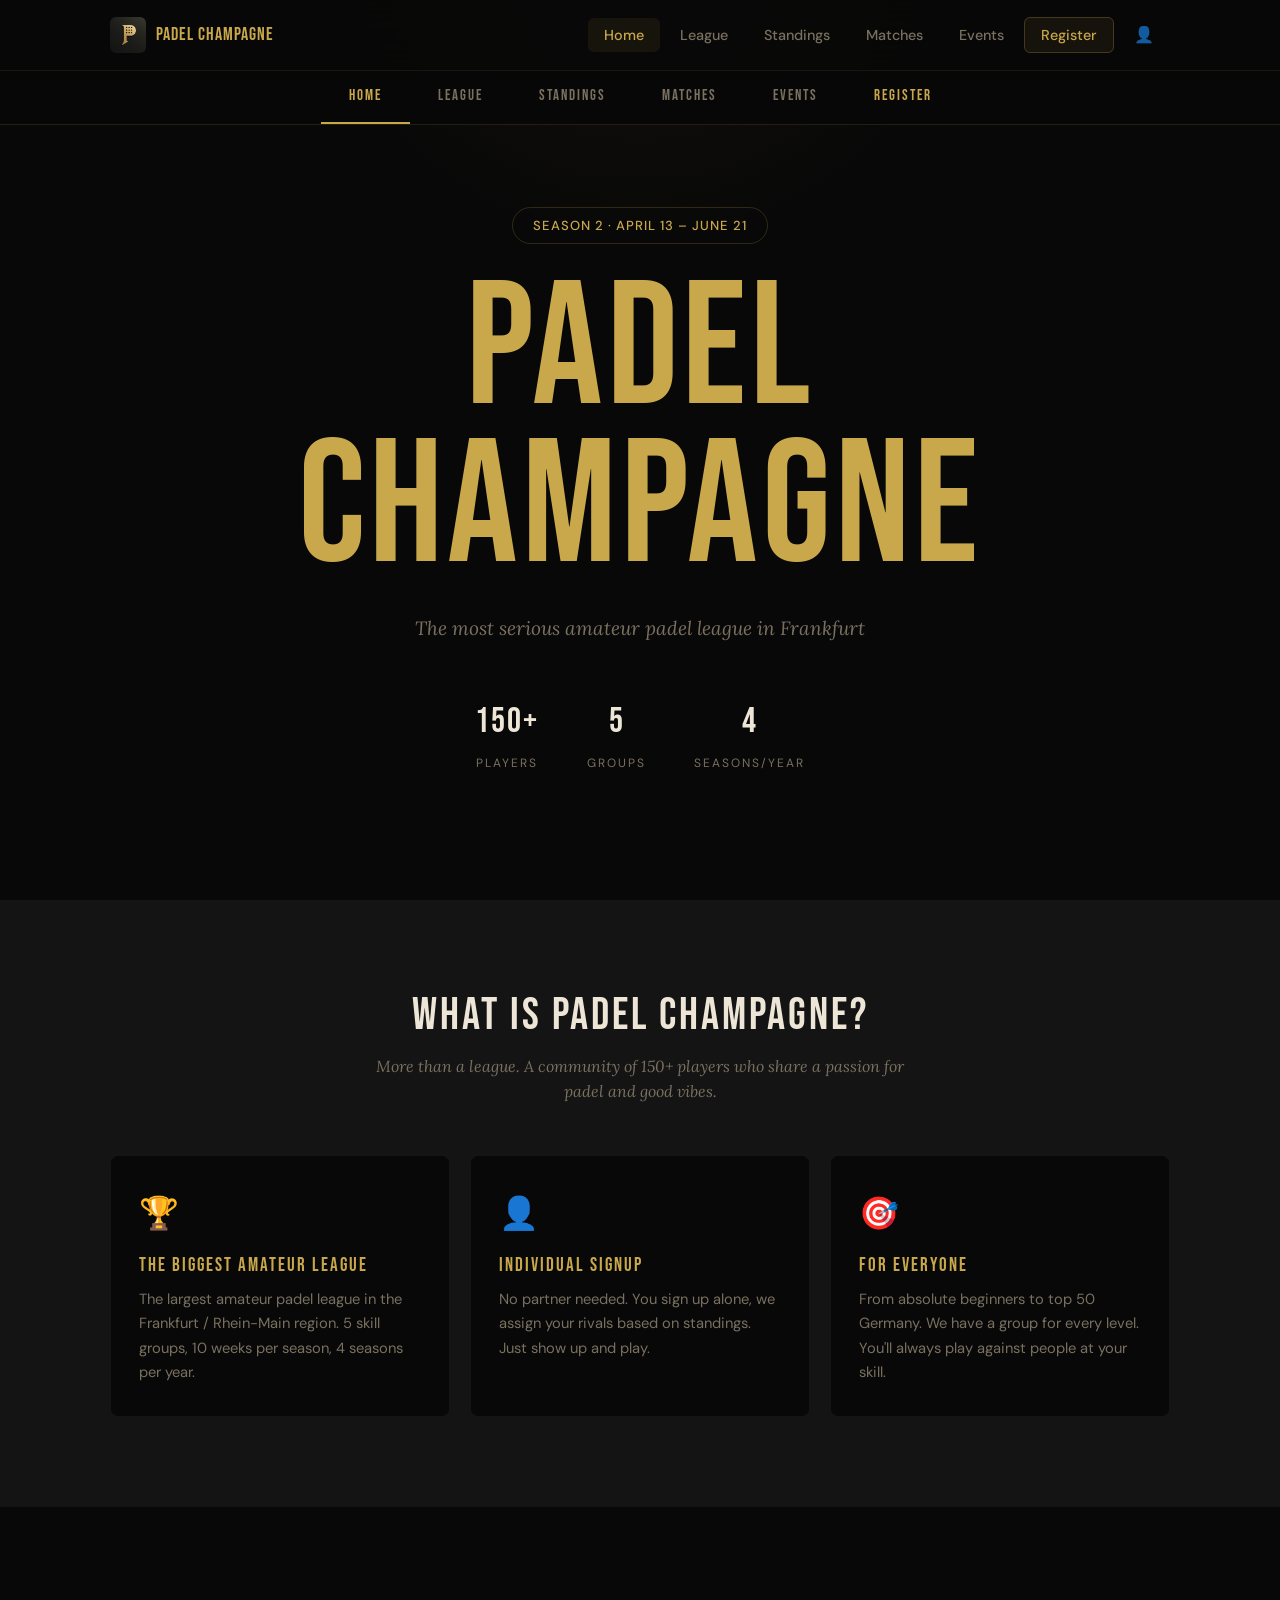
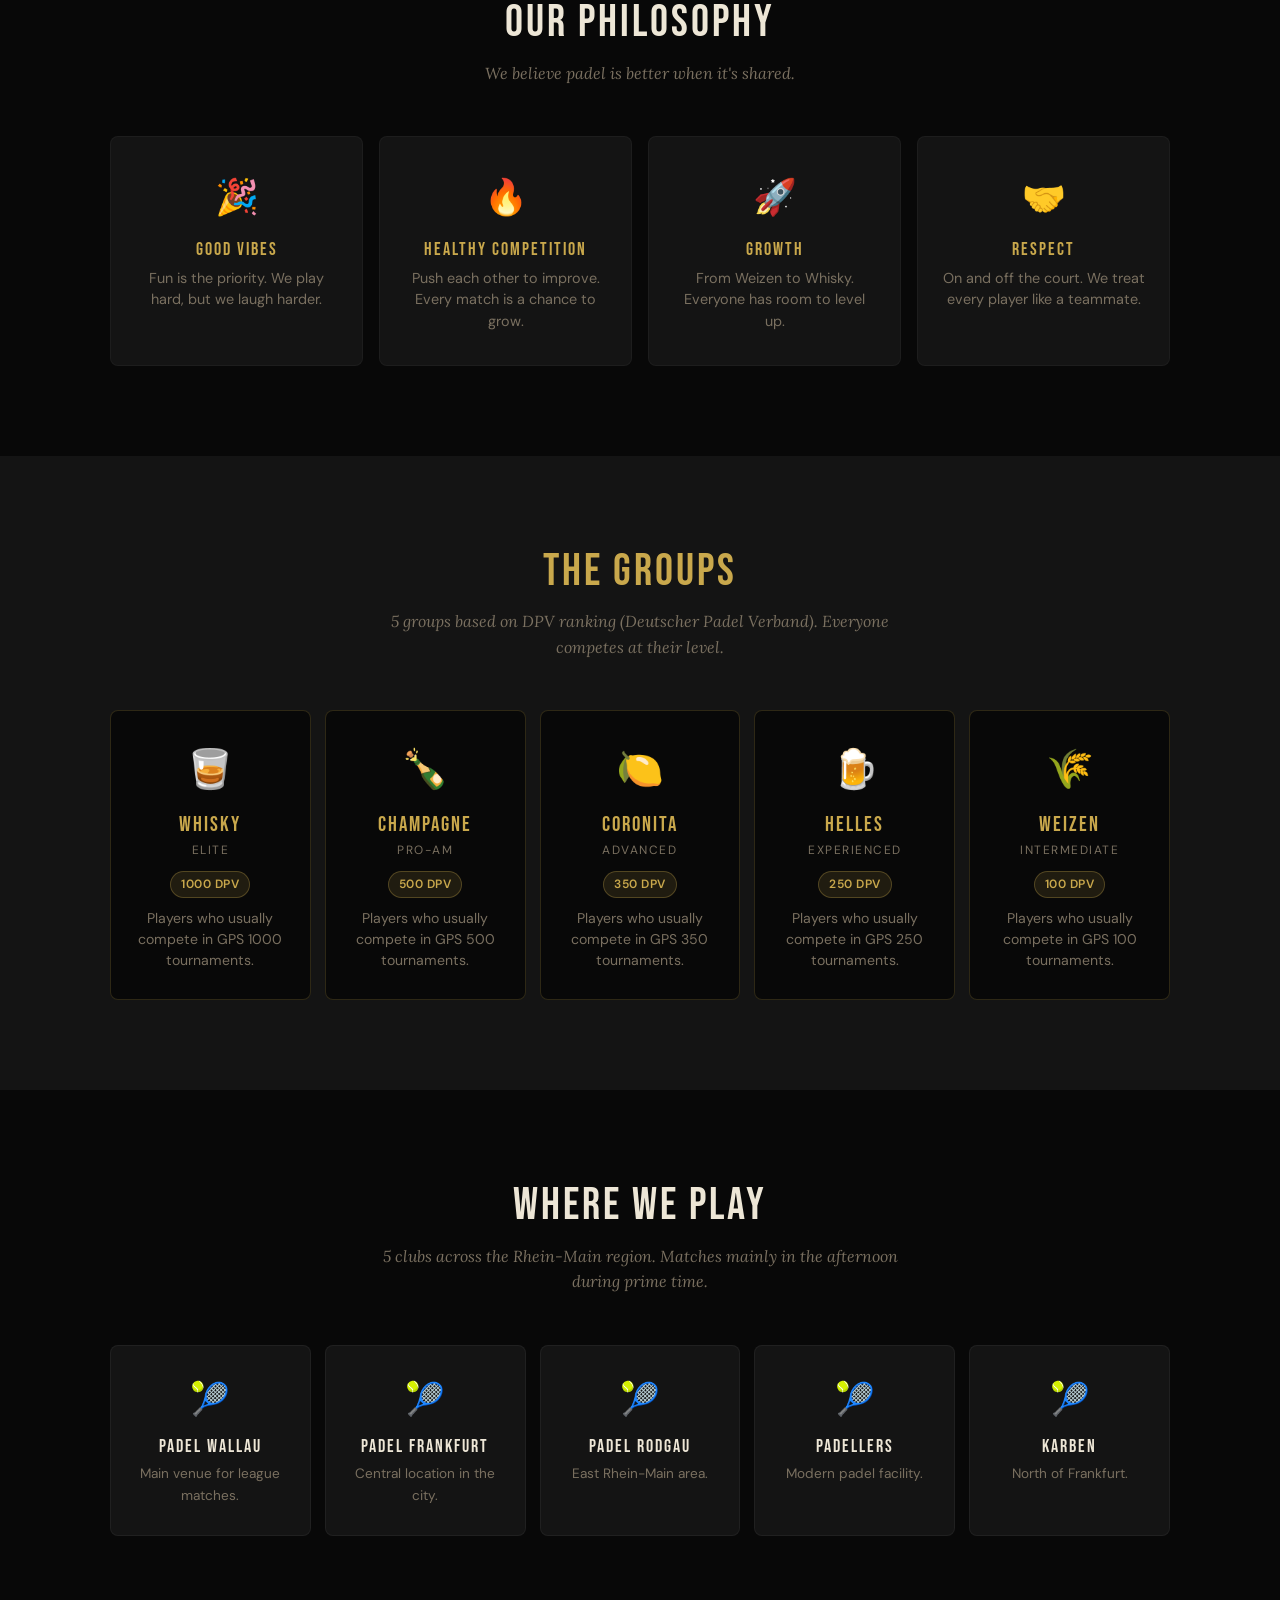
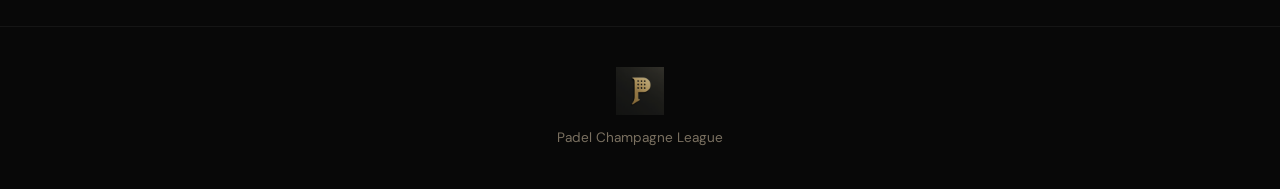
==== commit 4df5f2a0: "Add player profile page and result entry system - New profile.html standalone page (name, email, dat" ====
--- a/index.html
+++ b/index.html
@@ -39,6 +39,7 @@
         <li><a href="matches.html"   class="navbar-link">Matches</a></li>
         <li><a href="events.html"    class="navbar-link">Events</a></li>
         <li><a href="register.html" class="navbar-link navbar-link-cta">Register</a></li>
+        <li><a href="profile.html"  class="navbar-link navbar-link-profile">👤</a></li>
       </ul>
     </div>
   </nav>
--- a/css/styles.css
+++ b/css/styles.css
@@ -2028,6 +2028,86 @@
 }
 
 /* ============================================
+   PÁGINA DE PERFIL (profile.html)
+   ============================================ */
+
+.profile-page-layout {
+  display: grid;
+  grid-template-columns: 220px 1fr;
+  gap: 24px;
+  align-items: start;
+  max-width: 720px;
+  margin: 0 auto;
+}
+@media (max-width: 600px) {
+  .profile-page-layout { grid-template-columns: 1fr; }
+}
+
+.profile-avatar-card {
+  background: var(--bg-card);
+  border: 1px solid rgba(255,255,255,0.07);
+  border-radius: 12px;
+  padding: 28px 20px;
+  display: flex;
+  flex-direction: column;
+  align-items: center;
+  gap: 10px;
+  text-align: center;
+}
+.profile-avatar-circle {
+  width: 72px;
+  height: 72px;
+  border-radius: 50%;
+  border: 2px solid var(--gold);
+  background: rgba(201,168,76,0.1);
+  color: var(--gold);
+  font-family: 'Bebas Neue', sans-serif;
+  font-size: 1.7rem;
+  letter-spacing: .05em;
+  display: flex;
+  align-items: center;
+  justify-content: center;
+  margin-bottom: 4px;
+}
+.profile-avatar-name {
+  font-family: 'Bebas Neue', sans-serif;
+  font-size: 1.2rem;
+  letter-spacing: .06em;
+  color: var(--white);
+}
+.profile-avatar-group {
+  font-size: .85rem;
+  font-weight: 600;
+}
+.profile-signout-btn {
+  margin-top: 12px;
+  width: 100%;
+  font-size: .82rem;
+  padding: 8px 12px;
+}
+
+.profile-form-card {
+  background: var(--bg-card);
+  border: 1px solid rgba(255,255,255,0.07);
+  border-radius: 12px;
+  padding: 28px 24px;
+}
+
+/* Icono de perfil en navbar */
+.navbar-link-profile {
+  font-size: 1rem;
+  opacity: .75;
+  transition: opacity var(--transition);
+}
+.navbar-link-profile:hover { opacity: 1; }
+
+/* Enlace de perfil en userbar de matches */
+.mc-profile-link {
+  font-size: 1rem;
+  padding: 6px 10px !important;
+}
+
+/* ============================================
    MODAL DE RESULTADO
    ============================================ */
 
